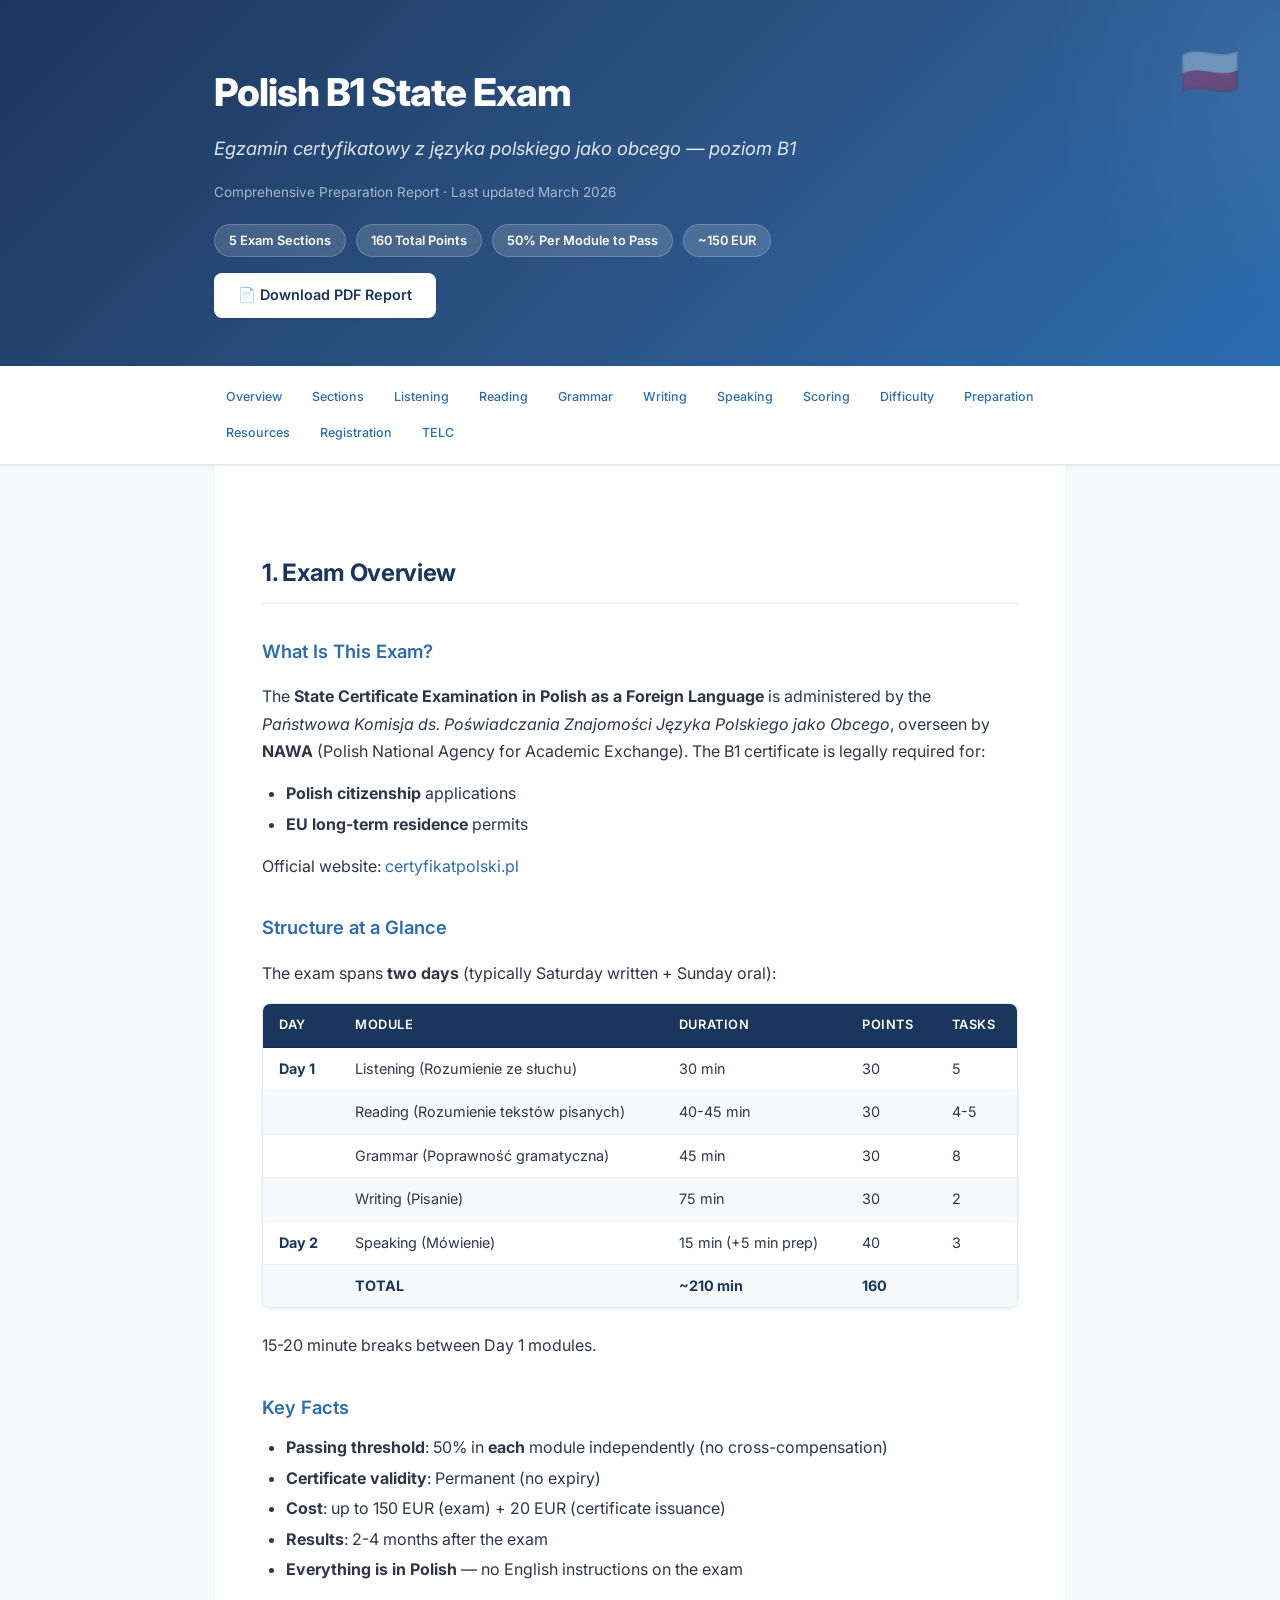
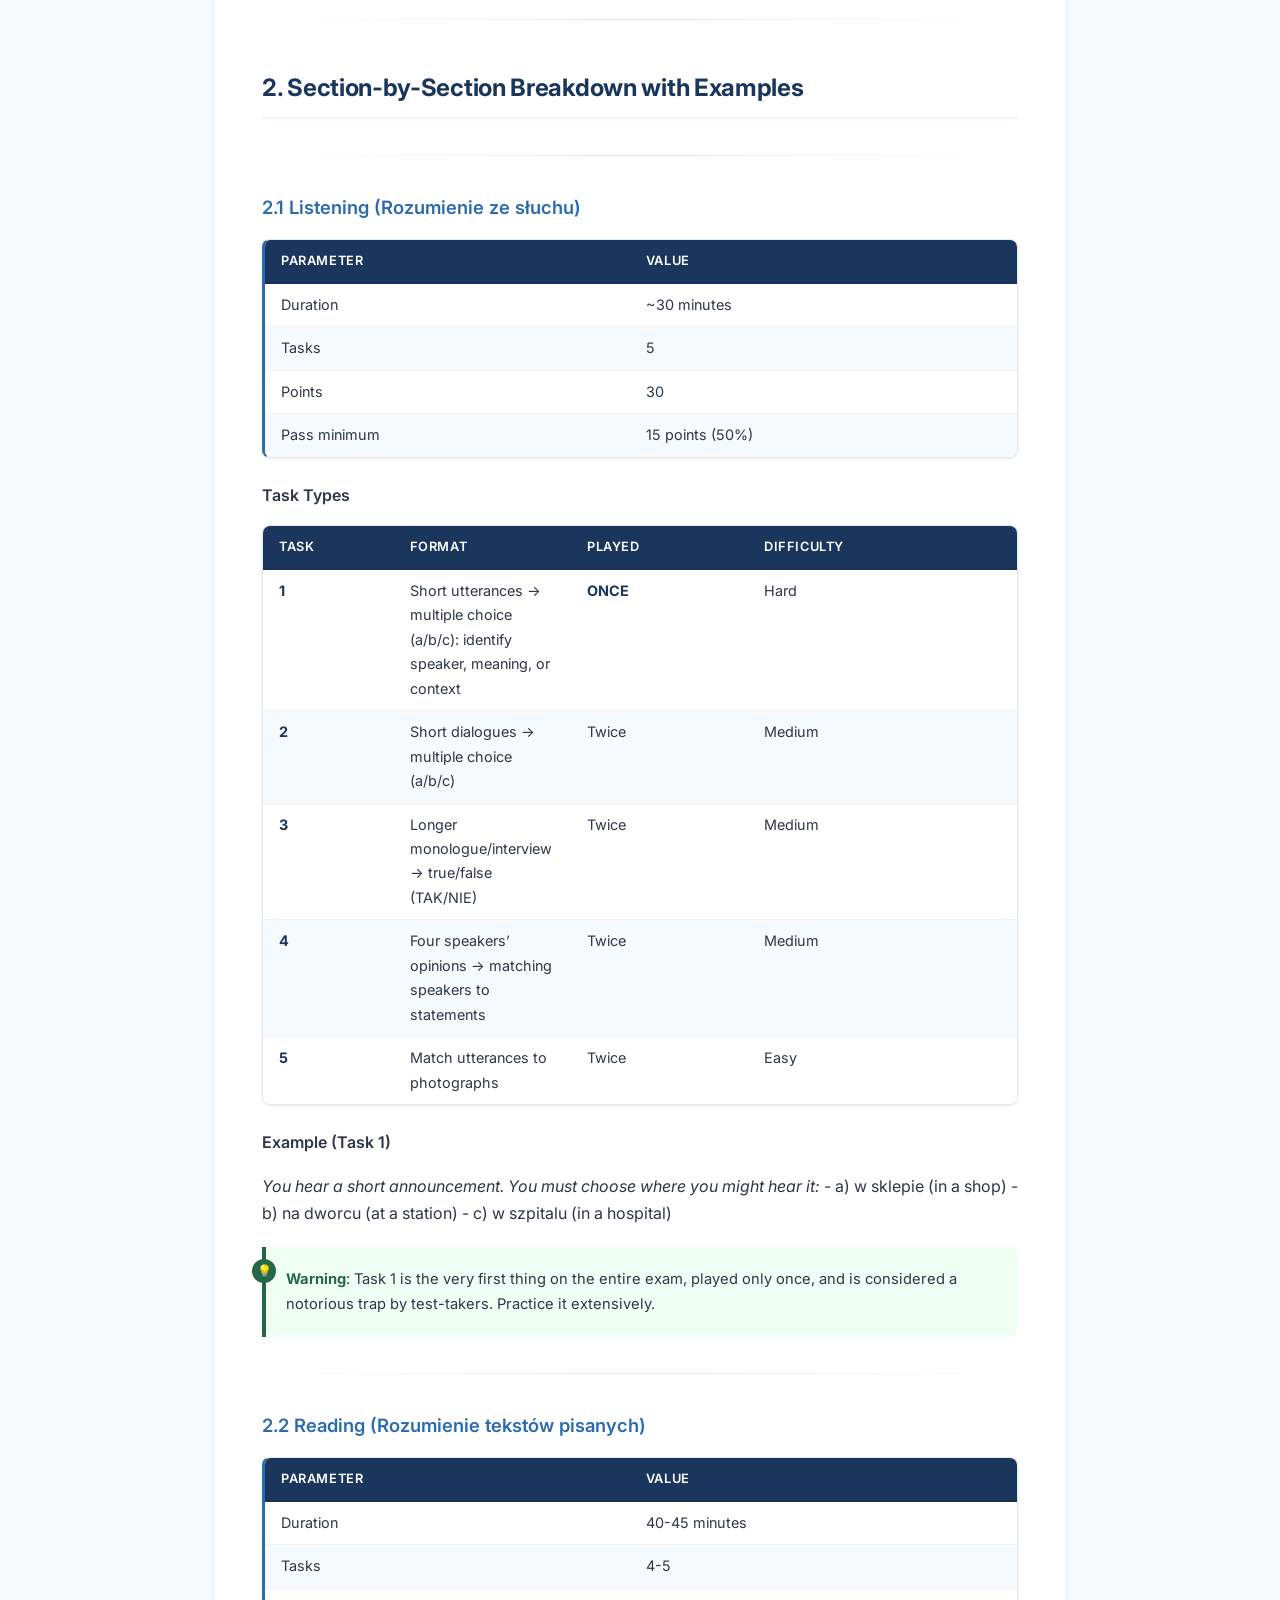
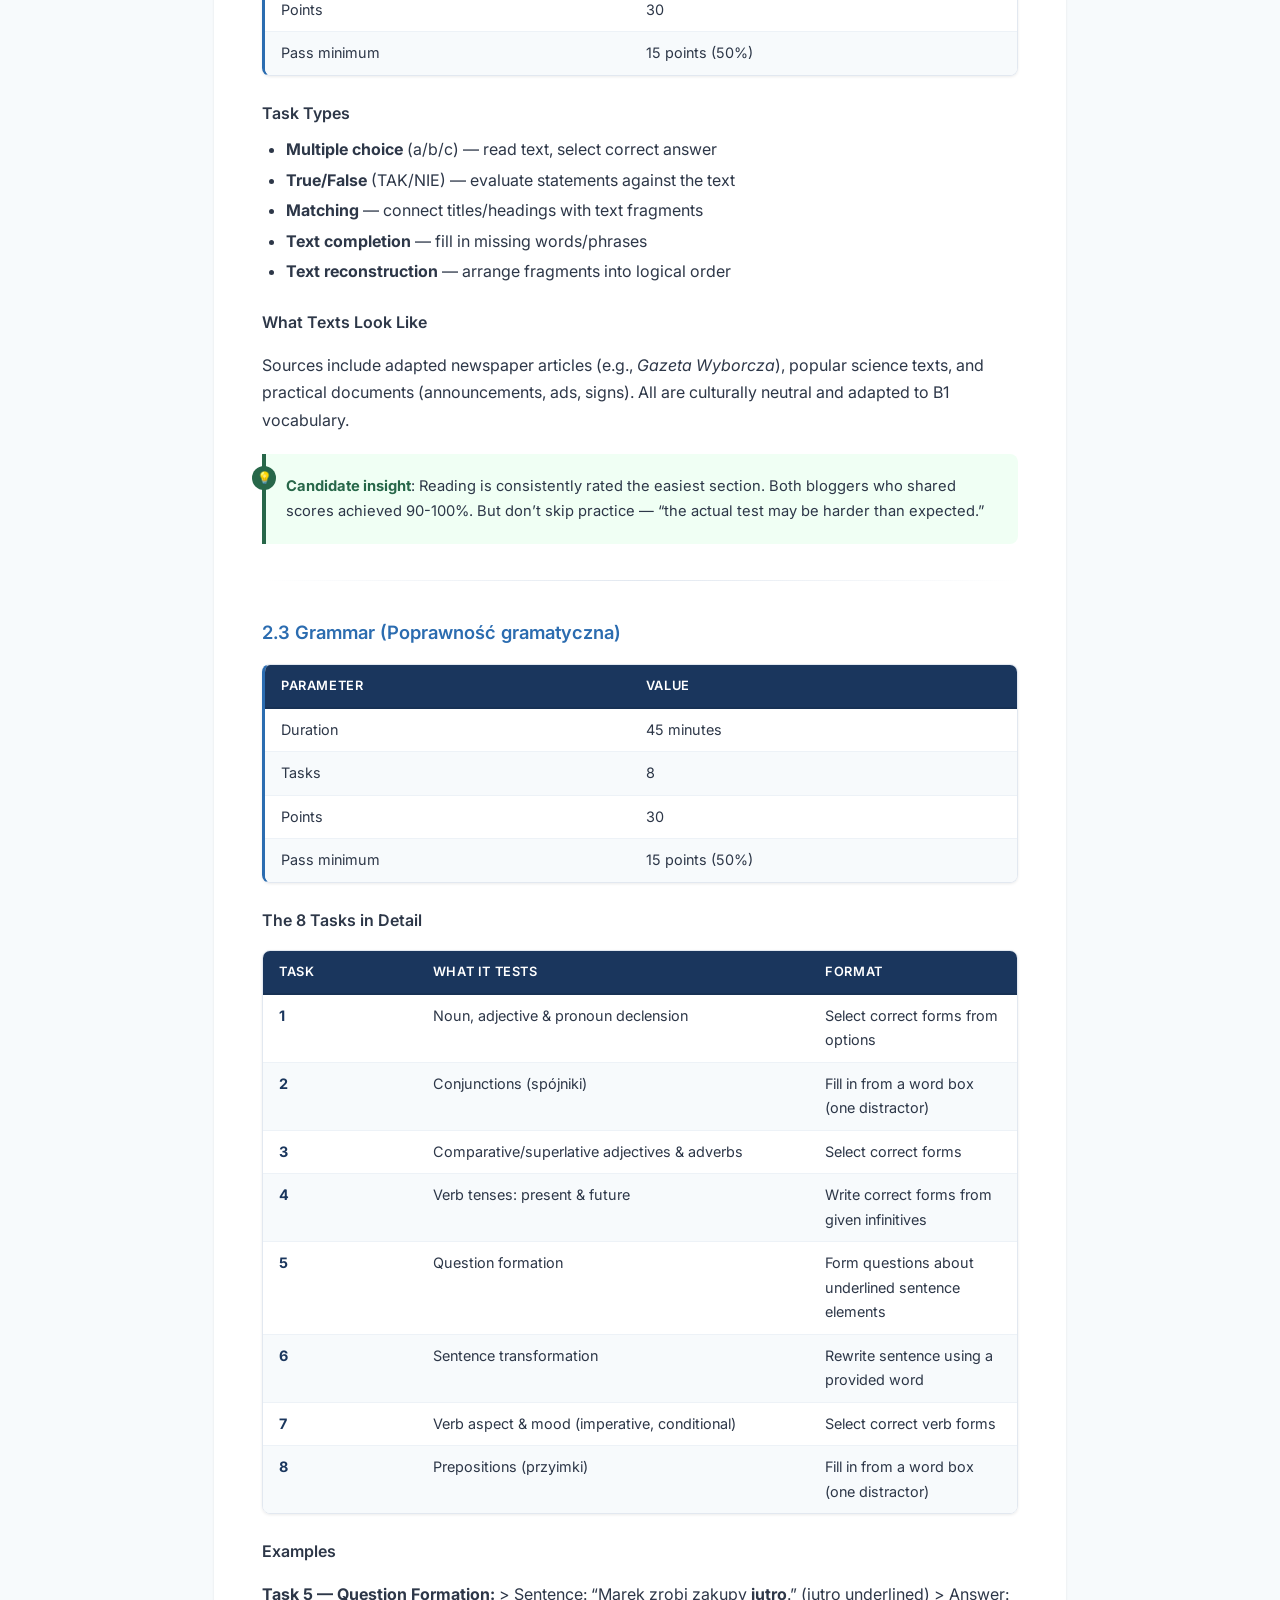
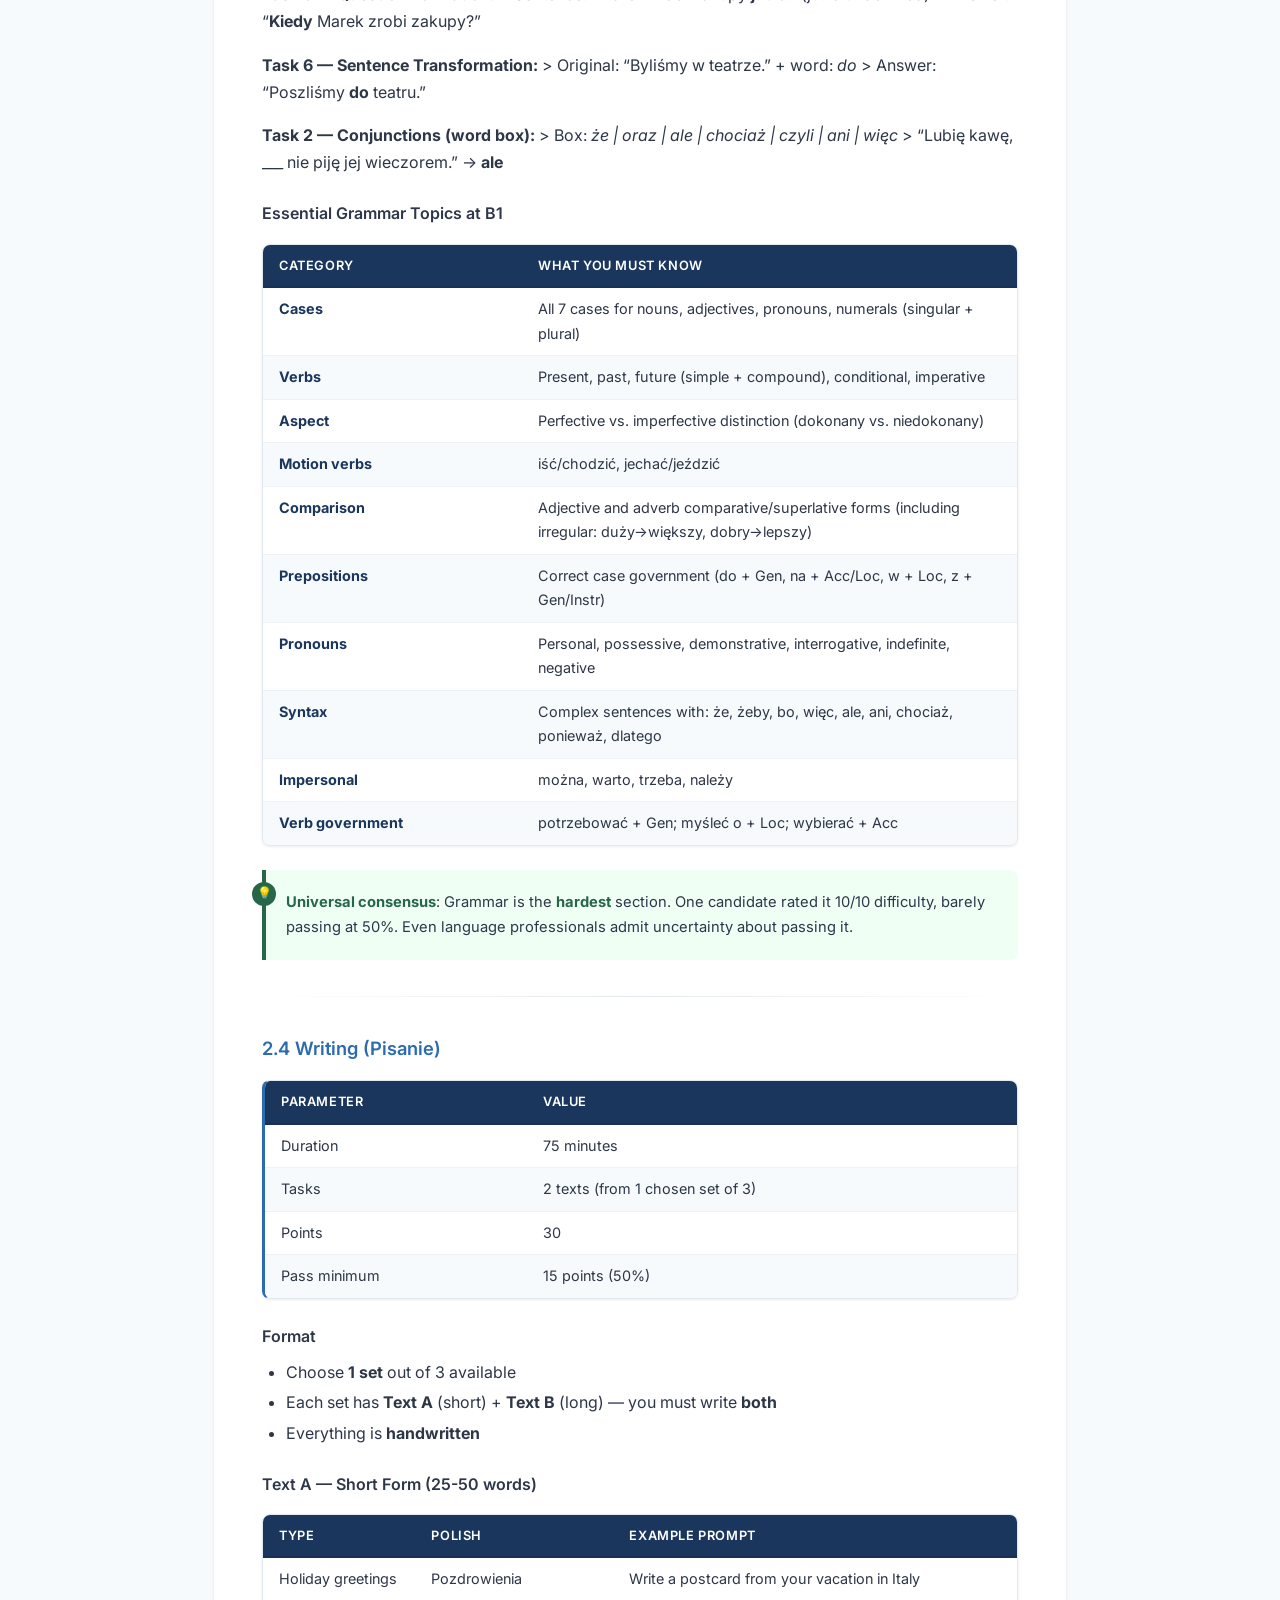
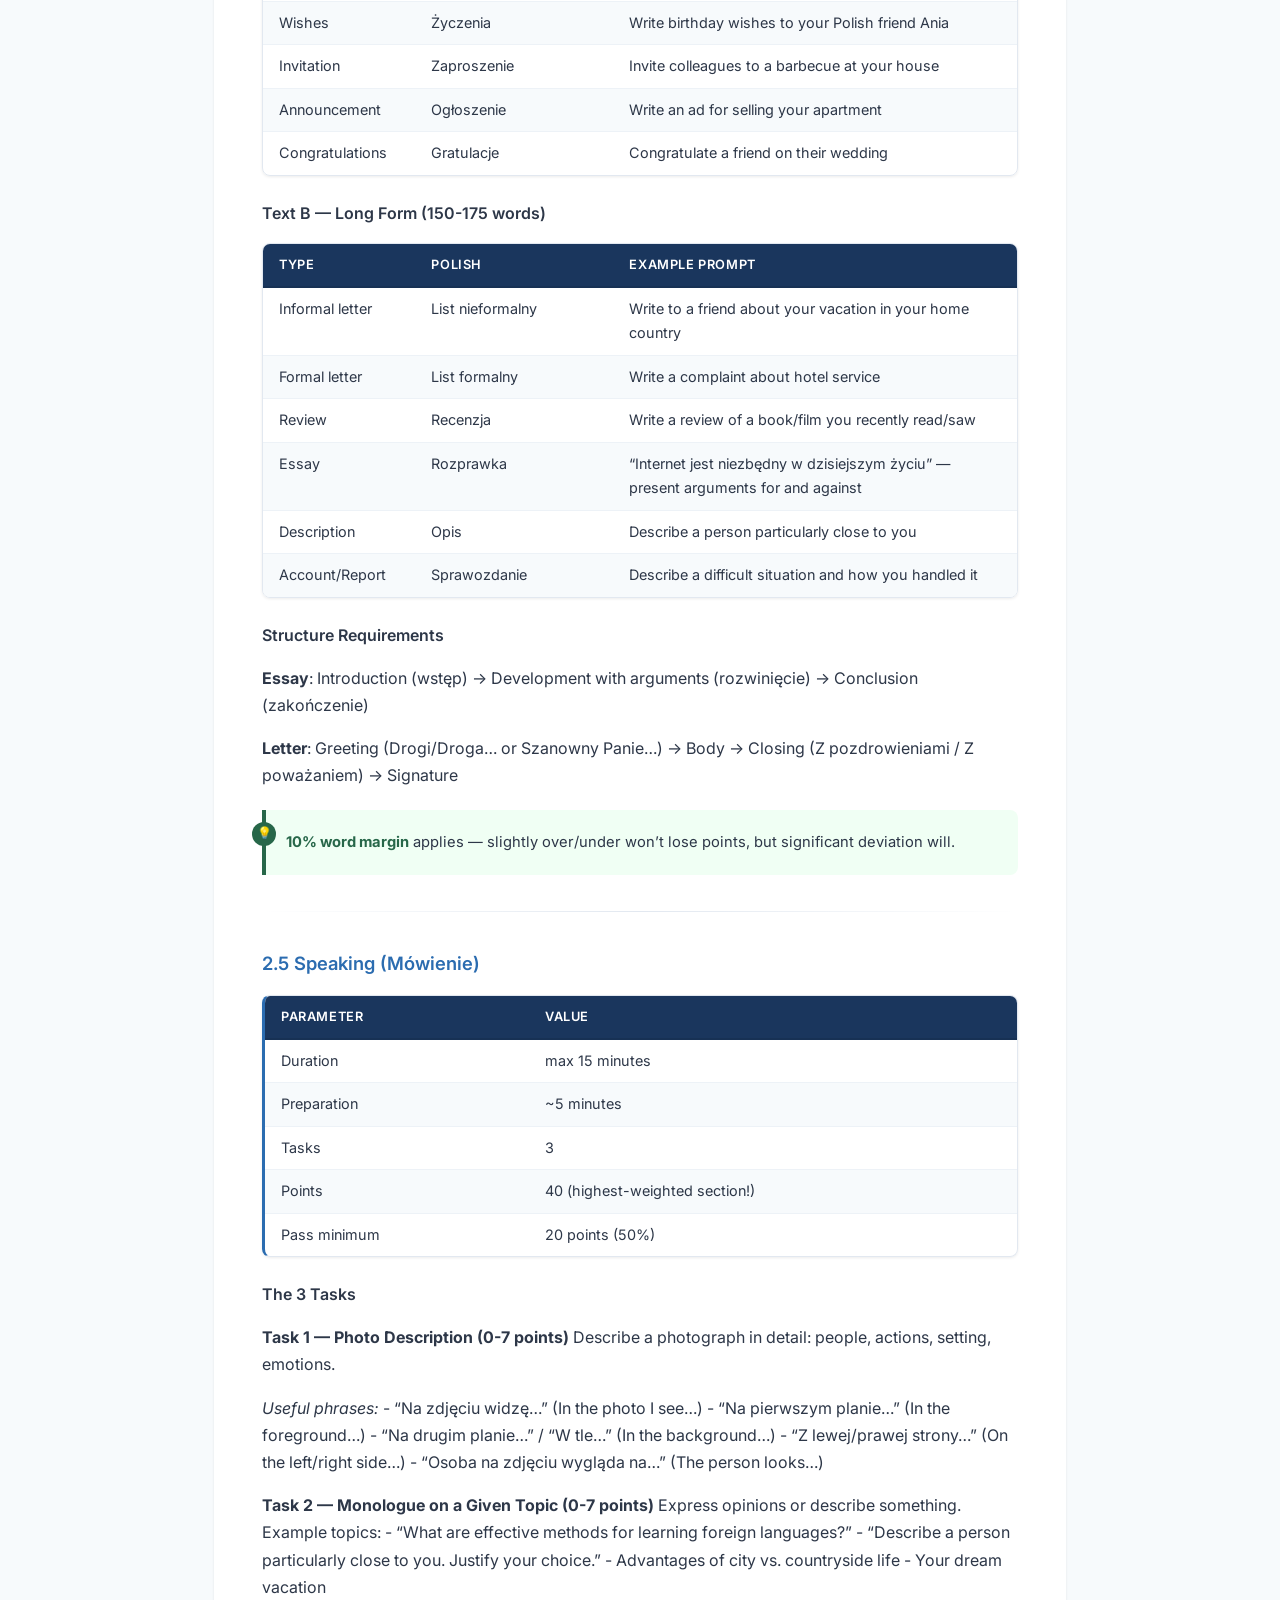
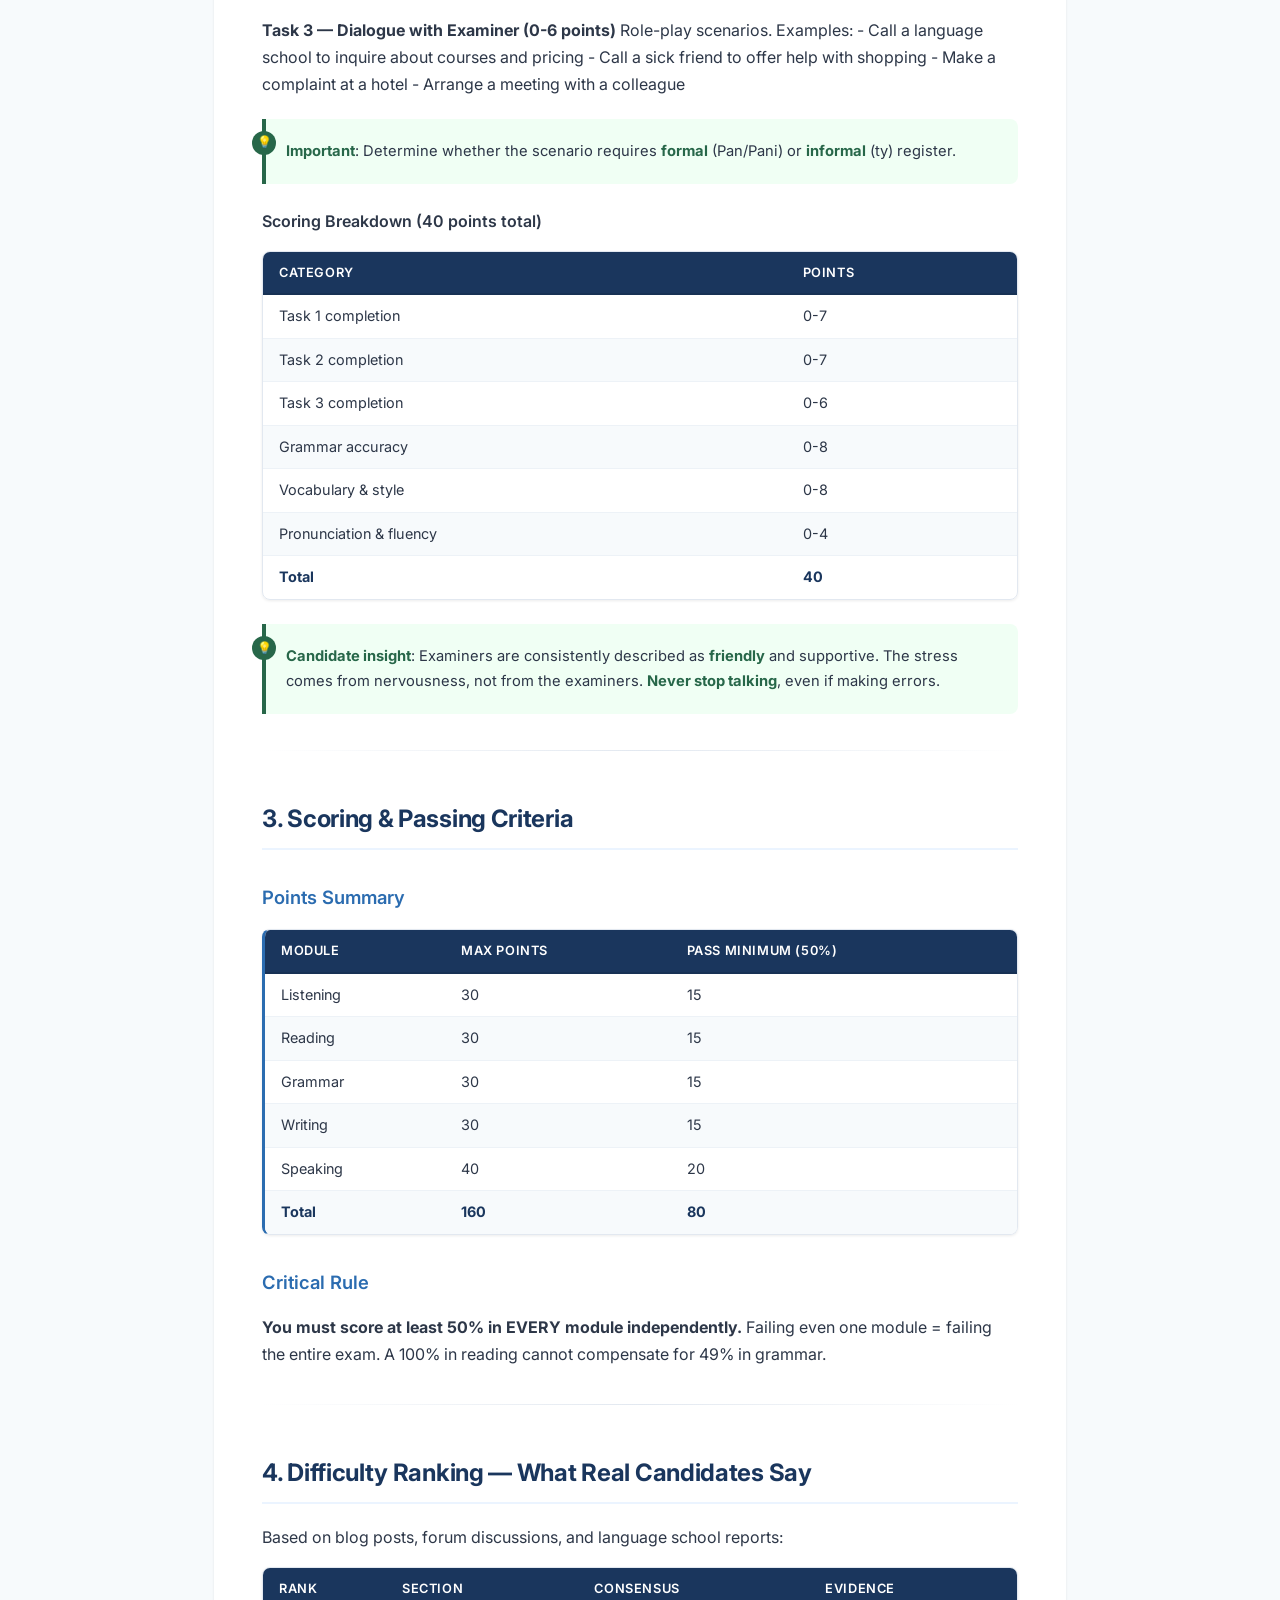
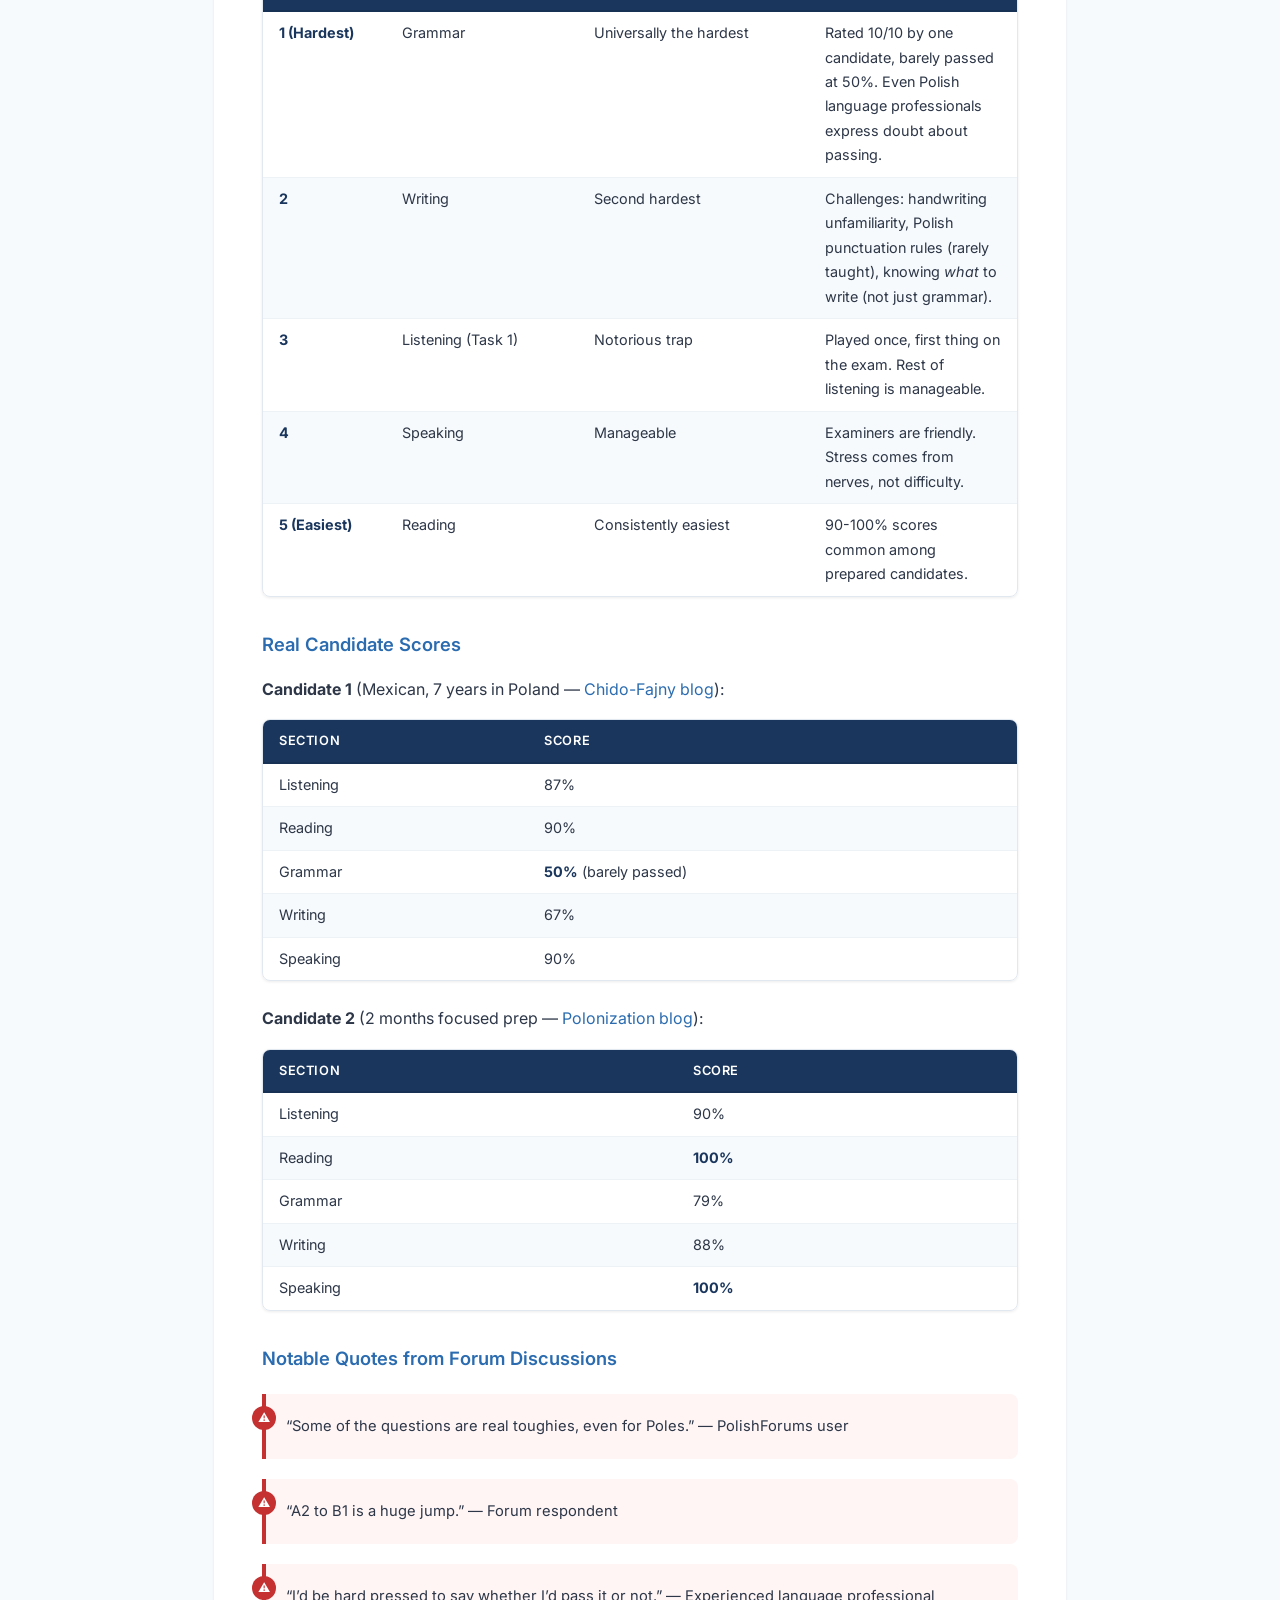
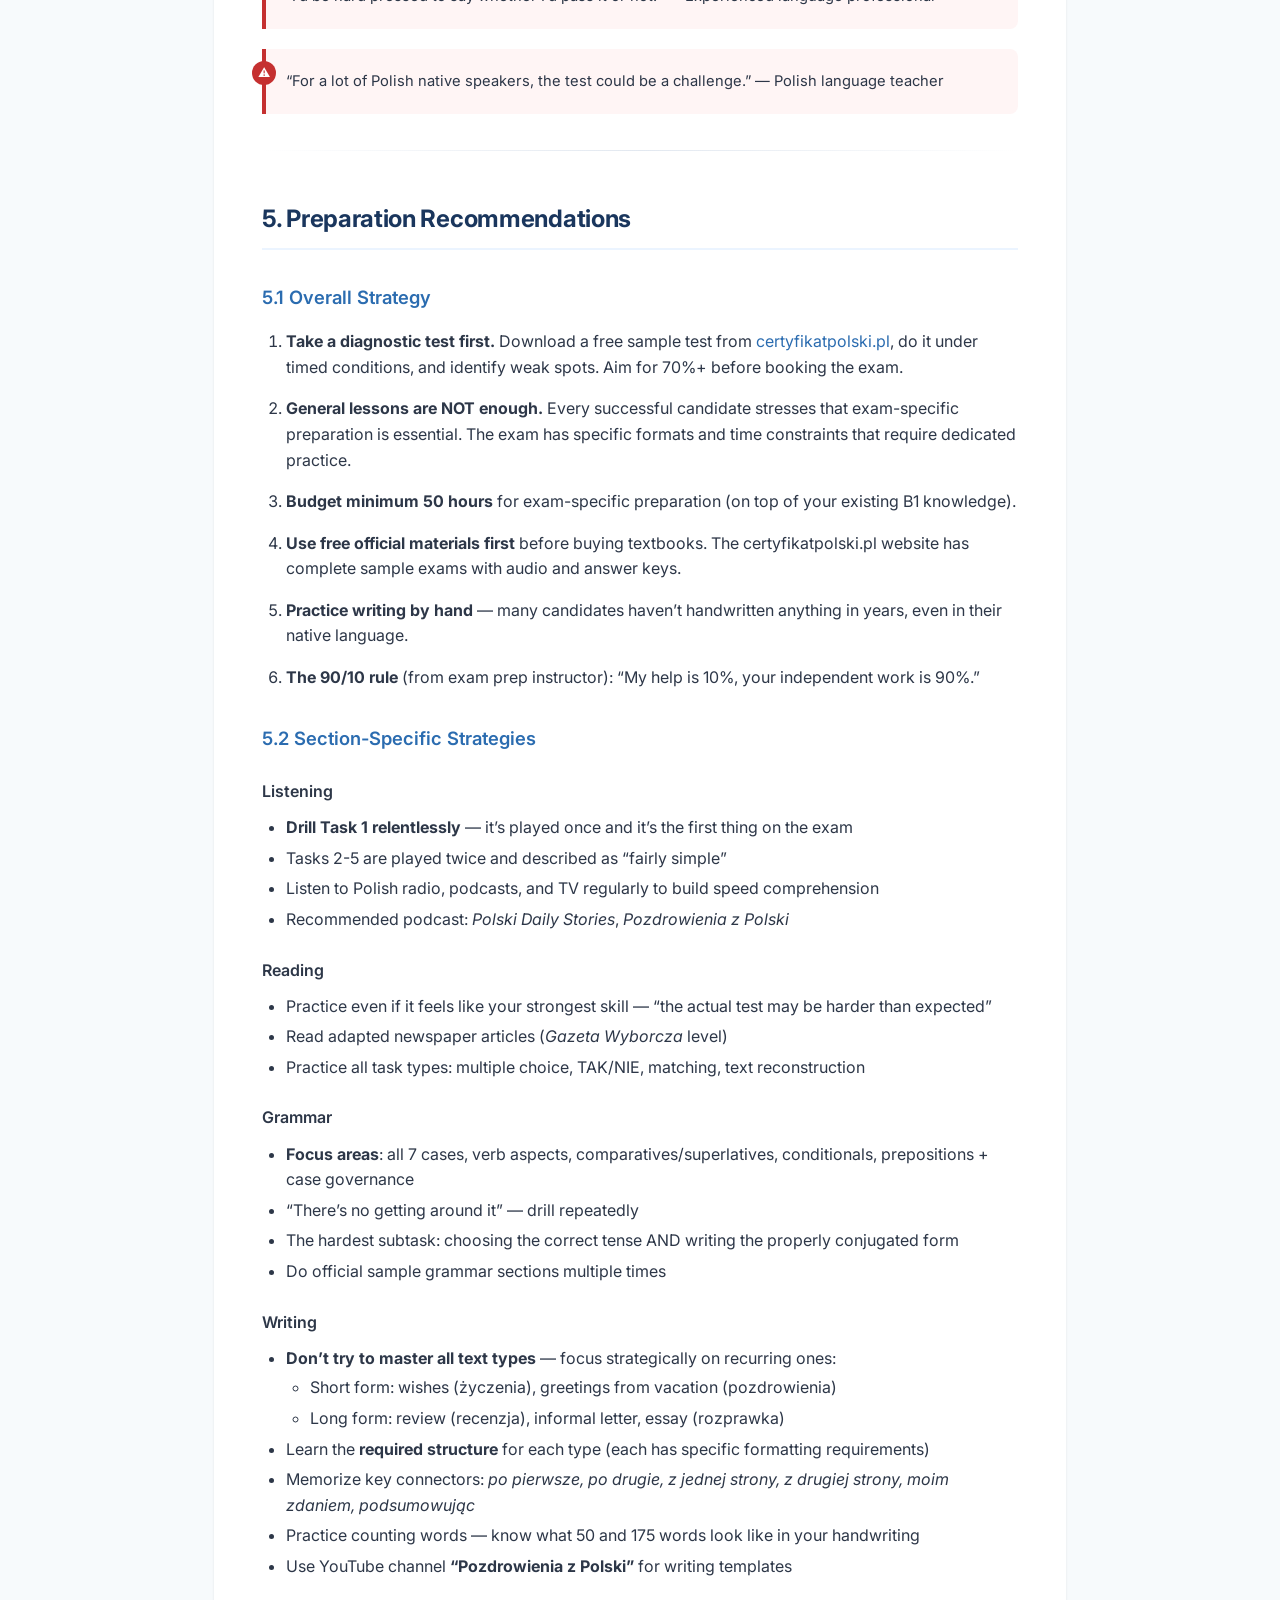
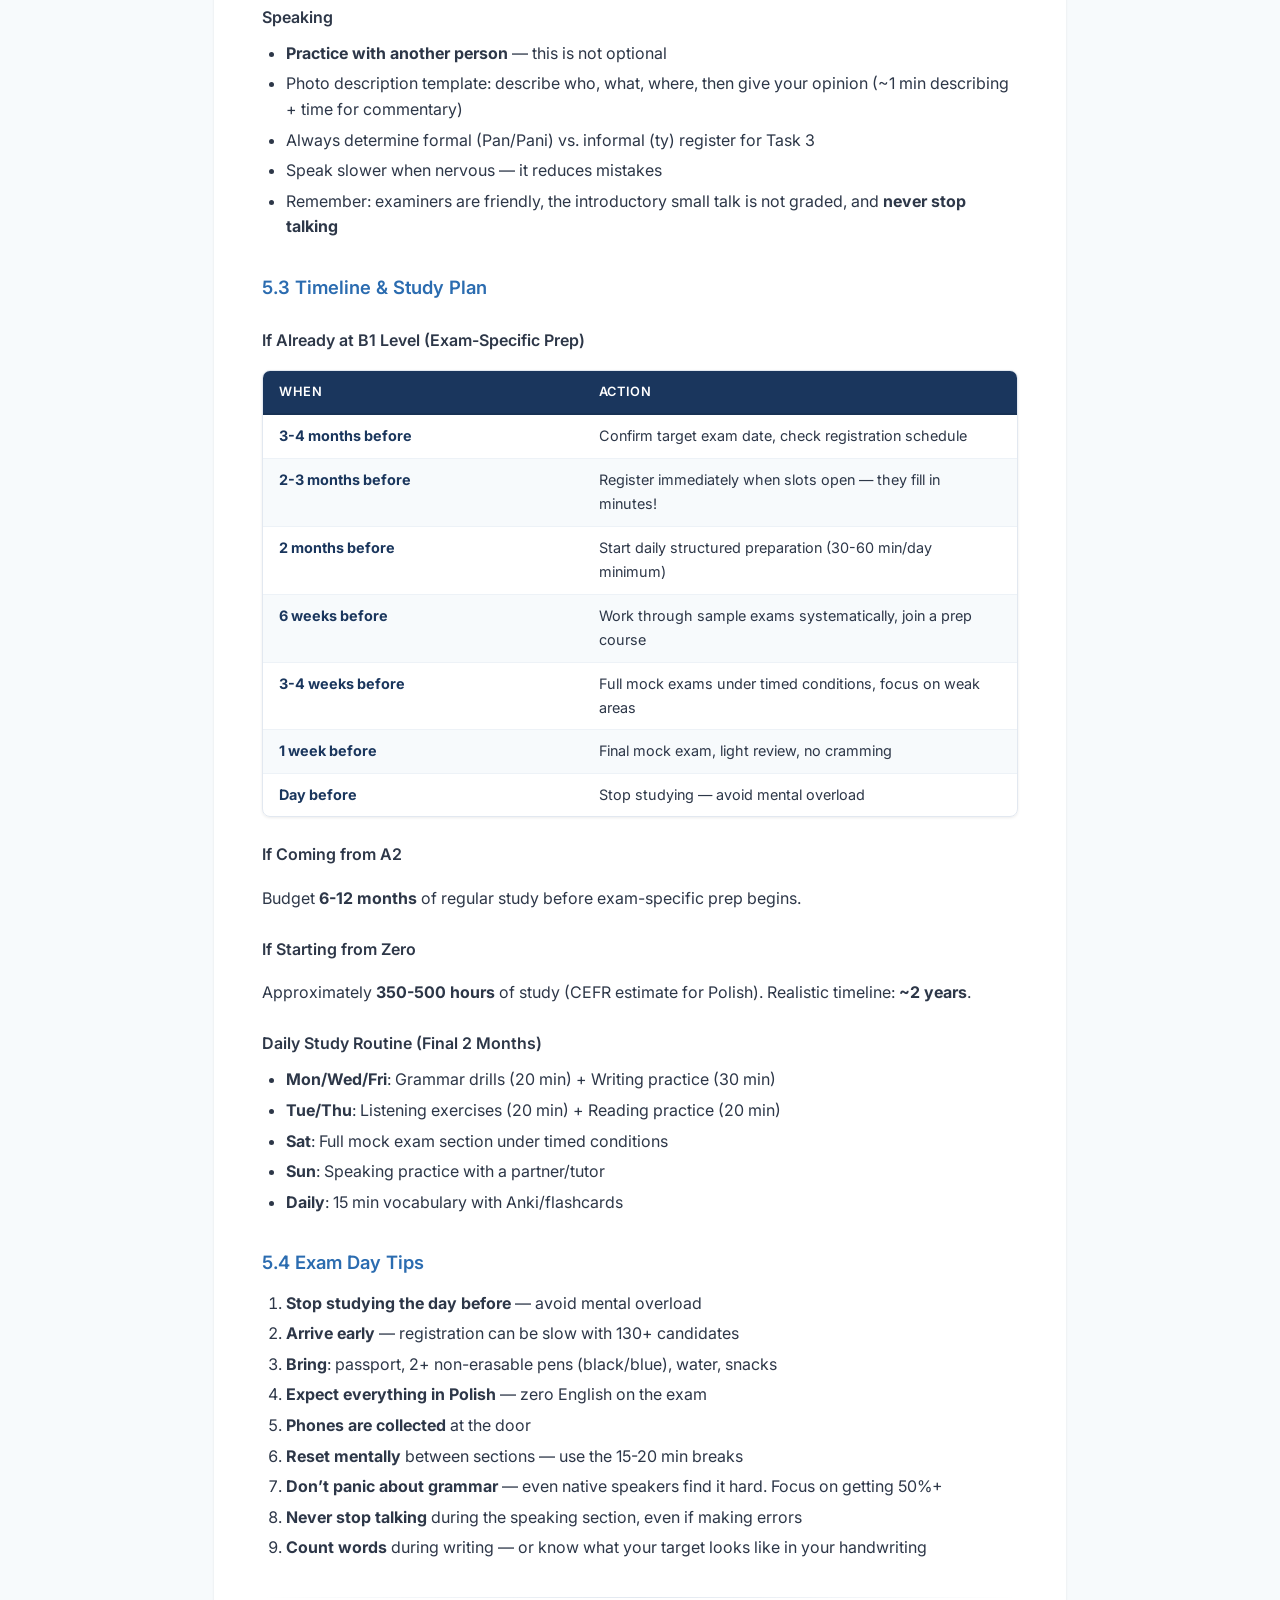
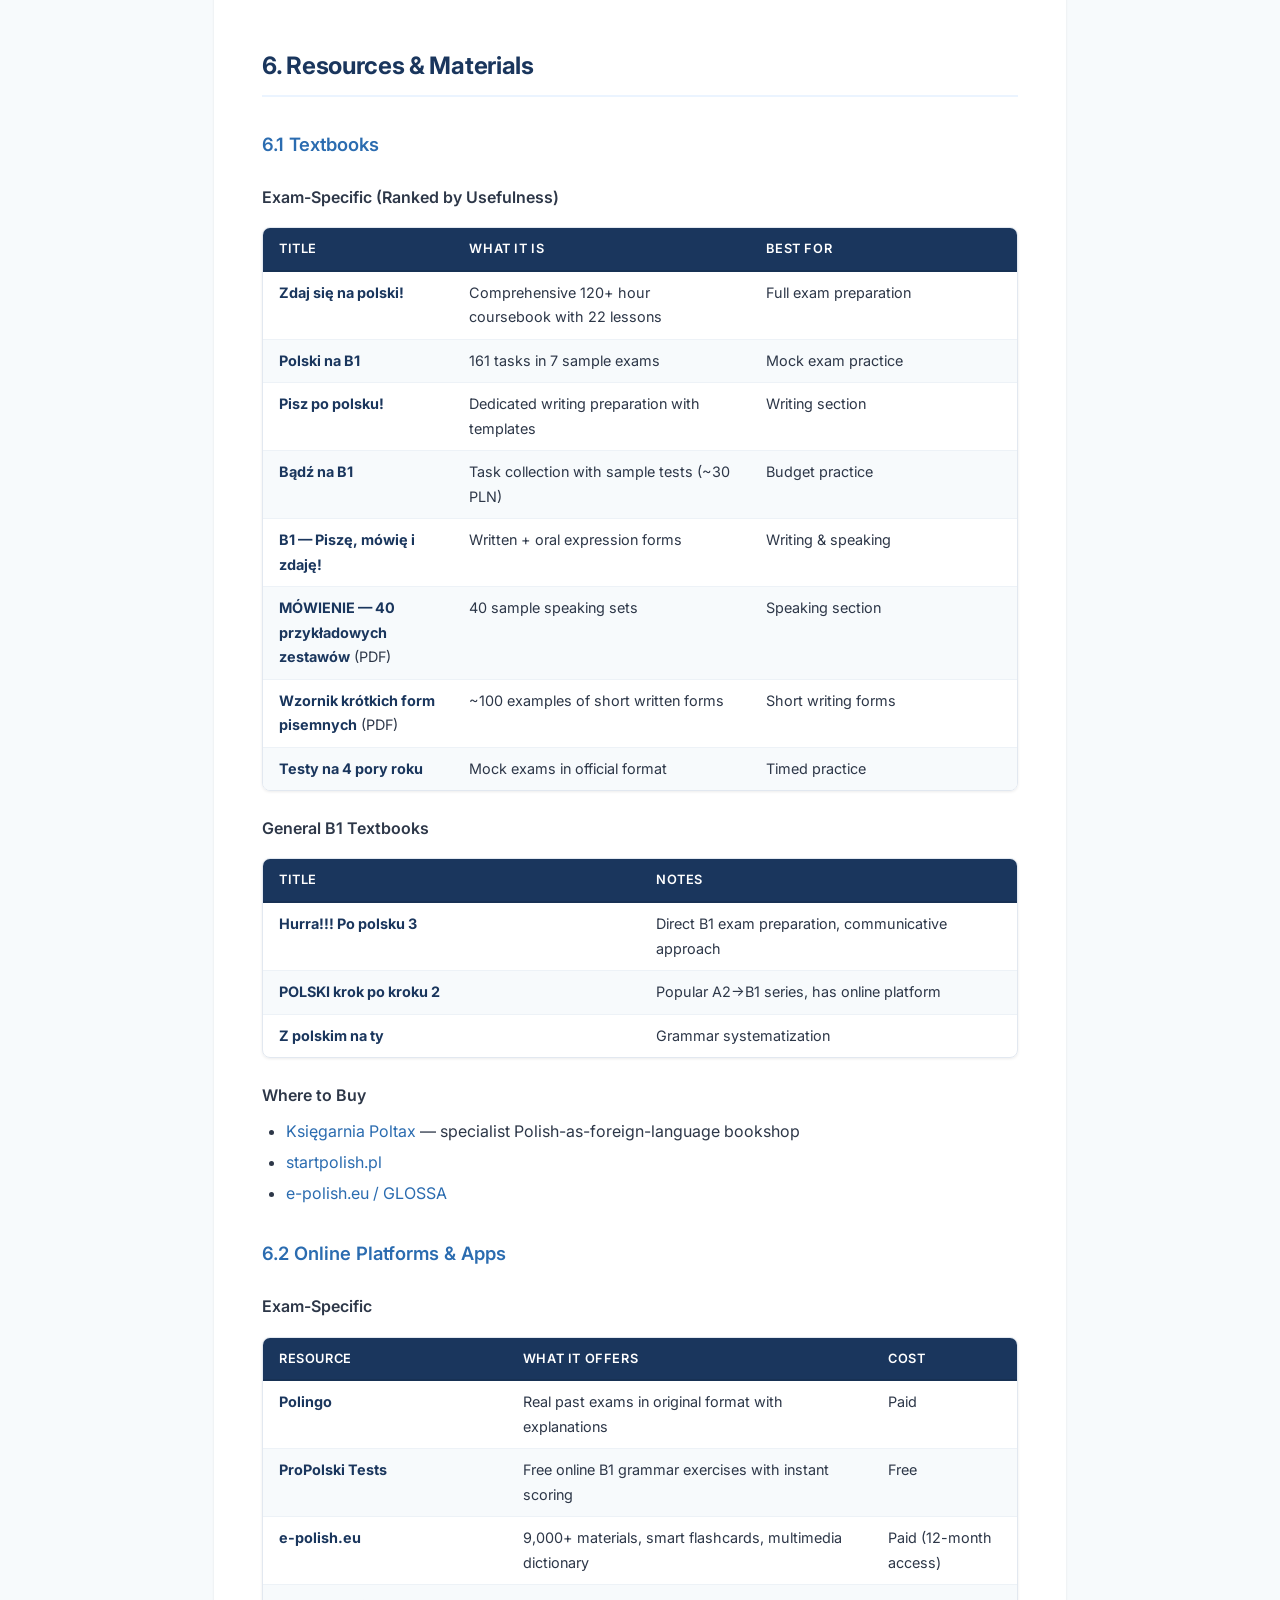
==== docs/index.html @ 8dafcdae "Add GitHub Pages site with styled exam preparation report Hero header, sticky navigation, responsive" ====
<!DOCTYPE html>
<html lang="en">
<head>
  <meta charset="UTF-8">
  <meta name="viewport" content="width=device-width, initial-scale=1.0">
  <title>Polish B1 State Exam — Comprehensive Preparation Report</title>
  <meta name="description" content="Complete guide to the Polish B1 state certification exam (Egzamin certyfikatowy z języka polskiego). Exam structure, examples, preparation strategies, and resources.">
  <link rel="stylesheet" href="style.css">
  <link rel="icon" href="data:image/svg+xml,<svg xmlns='http://www.w3.org/2000/svg' viewBox='0 0 100 100'><text y='.9em' font-size='90'>🇵🇱</text></svg>">
</head>
<body>

  <!-- Hero -->
  <header class="hero">
    <div class="page-wrapper">
      <h1>Polish B1 State Exam</h1>
      <div class="subtitle">Egzamin certyfikatowy z języka polskiego jako obcego — poziom B1</div>
      <div class="meta">Comprehensive Preparation Report &middot; Last updated March 2026</div>
      <div class="badge-row">
        <span class="badge">5 Exam Sections</span>
        <span class="badge">160 Total Points</span>
        <span class="badge">50% Per Module to Pass</span>
        <span class="badge">~150 EUR</span>
      </div>
      <a href="https://github.com/dnegometyanov/polish-exam-research/raw/main/exam_preparation_report.pdf" class="download-btn">
        📄 Download PDF Report
      </a>
    </div>
  </header>

  <!-- Sticky Navigation -->
  <div class="toc-bar">
    <nav>
      <a href="#1-exam-overview">Overview</a>
      <a href="#2-section-by-section-breakdown-with-examples">Sections</a>
      <a href="#21-listening-rozumienie-ze-słuchu">Listening</a>
      <a href="#22-reading-rozumienie-tekstów-pisanych">Reading</a>
      <a href="#23-grammar-poprawność-gramatyczna">Grammar</a>
      <a href="#24-writing-pisanie">Writing</a>
      <a href="#25-speaking-mówienie">Speaking</a>
      <a href="#3-scoring--passing-criteria">Scoring</a>
      <a href="#4-difficulty-ranking--what-real-candidates-say">Difficulty</a>
      <a href="#5-preparation-recommendations">Preparation</a>
      <a href="#6-resources--materials">Resources</a>
      <a href="#7-registration--logistics">Registration</a>
      <a href="#8-alternative-telc-exam">TELC</a>
    </nav>
  </div>

  <!-- Content -->
  <main>
    <div class="page-wrapper">
      <div class="content">
        
<h2 id="exam-overview">1. Exam Overview</h2>
<h3 id="what-is-this-exam">What Is This Exam?</h3>
<p>The <strong>State Certificate Examination in Polish as a Foreign
Language</strong> is administered by the <em>Państwowa Komisja ds.
Poświadczania Znajomości Języka Polskiego jako Obcego</em>, overseen by
<strong>NAWA</strong> (Polish National Agency for Academic Exchange).
The B1 certificate is legally required for:</p>
<ul>
<li><strong>Polish citizenship</strong> applications</li>
<li><strong>EU long-term residence</strong> permits</li>
</ul>
<p>Official website: <a
href="https://certyfikatpolski.pl/en/">certyfikatpolski.pl</a></p>
<h3 id="structure-at-a-glance">Structure at a Glance</h3>
<p>The exam spans <strong>two days</strong> (typically Saturday written
+ Sunday oral):</p>
<table>
<thead>
<tr>
<th>Day</th>
<th>Module</th>
<th>Duration</th>
<th>Points</th>
<th>Tasks</th>
</tr>
</thead>
<tbody>
<tr>
<td><strong>Day 1</strong></td>
<td>Listening (Rozumienie ze słuchu)</td>
<td>30 min</td>
<td>30</td>
<td>5</td>
</tr>
<tr>
<td></td>
<td>Reading (Rozumienie tekstów pisanych)</td>
<td>40-45 min</td>
<td>30</td>
<td>4-5</td>
</tr>
<tr>
<td></td>
<td>Grammar (Poprawność gramatyczna)</td>
<td>45 min</td>
<td>30</td>
<td>8</td>
</tr>
<tr>
<td></td>
<td>Writing (Pisanie)</td>
<td>75 min</td>
<td>30</td>
<td>2</td>
</tr>
<tr>
<td><strong>Day 2</strong></td>
<td>Speaking (Mówienie)</td>
<td>15 min (+5 min prep)</td>
<td>40</td>
<td>3</td>
</tr>
<tr>
<td></td>
<td><strong>TOTAL</strong></td>
<td><strong>~210 min</strong></td>
<td><strong>160</strong></td>
<td></td>
</tr>
</tbody>
</table>
<p>15-20 minute breaks between Day 1 modules.</p>
<h3 id="key-facts">Key Facts</h3>
<ul>
<li><strong>Passing threshold</strong>: 50% in <strong>each</strong>
module independently (no cross-compensation)</li>
<li><strong>Certificate validity</strong>: Permanent (no expiry)</li>
<li><strong>Cost</strong>: up to 150 EUR (exam) + 20 EUR (certificate
issuance)</li>
<li><strong>Results</strong>: 2-4 months after the exam</li>
<li><strong>Everything is in Polish</strong> — no English instructions
on the exam</li>
</ul>
<hr />
<h2 id="section-by-section-breakdown-with-examples">2.
Section-by-Section Breakdown with Examples</h2>
<hr />
<h3 id="listening-rozumienie-ze-słuchu">2.1 Listening (Rozumienie ze
słuchu)</h3>
<table>
<thead>
<tr>
<th>Parameter</th>
<th>Value</th>
</tr>
</thead>
<tbody>
<tr>
<td>Duration</td>
<td>~30 minutes</td>
</tr>
<tr>
<td>Tasks</td>
<td>5</td>
</tr>
<tr>
<td>Points</td>
<td>30</td>
</tr>
<tr>
<td>Pass minimum</td>
<td>15 points (50%)</td>
</tr>
</tbody>
</table>
<h4 id="task-types">Task Types</h4>
<table>
<colgroup>
<col style="width: 17%" />
<col style="width: 23%" />
<col style="width: 23%" />
<col style="width: 35%" />
</colgroup>
<thead>
<tr>
<th>Task</th>
<th>Format</th>
<th>Played</th>
<th>Difficulty</th>
</tr>
</thead>
<tbody>
<tr>
<td><strong>1</strong></td>
<td>Short utterances → multiple choice (a/b/c): identify speaker,
meaning, or context</td>
<td><strong>ONCE</strong></td>
<td>Hard</td>
</tr>
<tr>
<td><strong>2</strong></td>
<td>Short dialogues → multiple choice (a/b/c)</td>
<td>Twice</td>
<td>Medium</td>
</tr>
<tr>
<td><strong>3</strong></td>
<td>Longer monologue/interview → true/false (TAK/NIE)</td>
<td>Twice</td>
<td>Medium</td>
</tr>
<tr>
<td><strong>4</strong></td>
<td>Four speakers’ opinions → matching speakers to statements</td>
<td>Twice</td>
<td>Medium</td>
</tr>
<tr>
<td><strong>5</strong></td>
<td>Match utterances to photographs</td>
<td>Twice</td>
<td>Easy</td>
</tr>
</tbody>
</table>
<h4 id="example-task-1">Example (Task 1)</h4>
<p><em>You hear a short announcement. You must choose where you might
hear it:</em> - a) w sklepie (in a shop) - b) na dworcu (at a station) -
c) w szpitalu (in a hospital)</p>
<blockquote>
<p><strong>Warning</strong>: Task 1 is the very first thing on the
entire exam, played only once, and is considered a notorious trap by
test-takers. Practice it extensively.</p>
</blockquote>
<hr />
<h3 id="reading-rozumienie-tekstów-pisanych">2.2 Reading (Rozumienie
tekstów pisanych)</h3>
<table>
<thead>
<tr>
<th>Parameter</th>
<th>Value</th>
</tr>
</thead>
<tbody>
<tr>
<td>Duration</td>
<td>40-45 minutes</td>
</tr>
<tr>
<td>Tasks</td>
<td>4-5</td>
</tr>
<tr>
<td>Points</td>
<td>30</td>
</tr>
<tr>
<td>Pass minimum</td>
<td>15 points (50%)</td>
</tr>
</tbody>
</table>
<h4 id="task-types-1">Task Types</h4>
<ul>
<li><strong>Multiple choice</strong> (a/b/c) — read text, select correct
answer</li>
<li><strong>True/False</strong> (TAK/NIE) — evaluate statements against
the text</li>
<li><strong>Matching</strong> — connect titles/headings with text
fragments</li>
<li><strong>Text completion</strong> — fill in missing
words/phrases</li>
<li><strong>Text reconstruction</strong> — arrange fragments into
logical order</li>
</ul>
<h4 id="what-texts-look-like">What Texts Look Like</h4>
<p>Sources include adapted newspaper articles (e.g., <em>Gazeta
Wyborcza</em>), popular science texts, and practical documents
(announcements, ads, signs). All are culturally neutral and adapted to
B1 vocabulary.</p>
<blockquote>
<p><strong>Candidate insight</strong>: Reading is consistently rated the
easiest section. Both bloggers who shared scores achieved 90-100%. But
don’t skip practice — “the actual test may be harder than expected.”</p>
</blockquote>
<hr />
<h3 id="grammar-poprawność-gramatyczna">2.3 Grammar (Poprawność
gramatyczna)</h3>
<table>
<thead>
<tr>
<th>Parameter</th>
<th>Value</th>
</tr>
</thead>
<tbody>
<tr>
<td>Duration</td>
<td>45 minutes</td>
</tr>
<tr>
<td>Tasks</td>
<td>8</td>
</tr>
<tr>
<td>Points</td>
<td>30</td>
</tr>
<tr>
<td>Pass minimum</td>
<td>15 points (50%)</td>
</tr>
</tbody>
</table>
<h4 id="the-8-tasks-in-detail">The 8 Tasks in Detail</h4>
<table>
<colgroup>
<col style="width: 20%" />
<col style="width: 51%" />
<col style="width: 27%" />
</colgroup>
<thead>
<tr>
<th>Task</th>
<th>What It Tests</th>
<th>Format</th>
</tr>
</thead>
<tbody>
<tr>
<td><strong>1</strong></td>
<td>Noun, adjective &amp; pronoun declension</td>
<td>Select correct forms from options</td>
</tr>
<tr>
<td><strong>2</strong></td>
<td>Conjunctions (spójniki)</td>
<td>Fill in from a word box (one distractor)</td>
</tr>
<tr>
<td><strong>3</strong></td>
<td>Comparative/superlative adjectives &amp; adverbs</td>
<td>Select correct forms</td>
</tr>
<tr>
<td><strong>4</strong></td>
<td>Verb tenses: present &amp; future</td>
<td>Write correct forms from given infinitives</td>
</tr>
<tr>
<td><strong>5</strong></td>
<td>Question formation</td>
<td>Form questions about underlined sentence elements</td>
</tr>
<tr>
<td><strong>6</strong></td>
<td>Sentence transformation</td>
<td>Rewrite sentence using a provided word</td>
</tr>
<tr>
<td><strong>7</strong></td>
<td>Verb aspect &amp; mood (imperative, conditional)</td>
<td>Select correct verb forms</td>
</tr>
<tr>
<td><strong>8</strong></td>
<td>Prepositions (przyimki)</td>
<td>Fill in from a word box (one distractor)</td>
</tr>
</tbody>
</table>
<h4 id="examples">Examples</h4>
<p><strong>Task 5 — Question Formation:</strong> &gt; Sentence: “Marek
zrobi zakupy <strong>jutro</strong>.” (jutro underlined) &gt; Answer:
“<strong>Kiedy</strong> Marek zrobi zakupy?”</p>
<p><strong>Task 6 — Sentence Transformation:</strong> &gt; Original:
“Byliśmy w teatrze.” + word: <em>do</em> &gt; Answer: “Poszliśmy
<strong>do</strong> teatru.”</p>
<p><strong>Task 2 — Conjunctions (word box):</strong> &gt; Box: <em>że |
oraz | ale | chociaż | czyli | ani | więc</em> &gt; “Lubię kawę, ___ nie
piję jej wieczorem.” → <strong>ale</strong></p>
<h4 id="essential-grammar-topics-at-b1">Essential Grammar Topics at
B1</h4>
<table>
<colgroup>
<col style="width: 34%" />
<col style="width: 65%" />
</colgroup>
<thead>
<tr>
<th>Category</th>
<th>What You Must Know</th>
</tr>
</thead>
<tbody>
<tr>
<td><strong>Cases</strong></td>
<td>All 7 cases for nouns, adjectives, pronouns, numerals (singular +
plural)</td>
</tr>
<tr>
<td><strong>Verbs</strong></td>
<td>Present, past, future (simple + compound), conditional,
imperative</td>
</tr>
<tr>
<td><strong>Aspect</strong></td>
<td>Perfective vs. imperfective distinction (dokonany
vs. niedokonany)</td>
</tr>
<tr>
<td><strong>Motion verbs</strong></td>
<td>iść/chodzić, jechać/jeździć</td>
</tr>
<tr>
<td><strong>Comparison</strong></td>
<td>Adjective and adverb comparative/superlative forms (including
irregular: duży→większy, dobry→lepszy)</td>
</tr>
<tr>
<td><strong>Prepositions</strong></td>
<td>Correct case government (do + Gen, na + Acc/Loc, w + Loc, z +
Gen/Instr)</td>
</tr>
<tr>
<td><strong>Pronouns</strong></td>
<td>Personal, possessive, demonstrative, interrogative, indefinite,
negative</td>
</tr>
<tr>
<td><strong>Syntax</strong></td>
<td>Complex sentences with: że, żeby, bo, więc, ale, ani, chociaż,
ponieważ, dlatego</td>
</tr>
<tr>
<td><strong>Impersonal</strong></td>
<td>można, warto, trzeba, należy</td>
</tr>
<tr>
<td><strong>Verb government</strong></td>
<td>potrzebować + Gen; myśleć o + Loc; wybierać + Acc</td>
</tr>
</tbody>
</table>
<blockquote>
<p><strong>Universal consensus</strong>: Grammar is the
<strong>hardest</strong> section. One candidate rated it 10/10
difficulty, barely passing at 50%. Even language professionals admit
uncertainty about passing it.</p>
</blockquote>
<hr />
<h3 id="writing-pisanie">2.4 Writing (Pisanie)</h3>
<table>
<thead>
<tr>
<th>Parameter</th>
<th>Value</th>
</tr>
</thead>
<tbody>
<tr>
<td>Duration</td>
<td>75 minutes</td>
</tr>
<tr>
<td>Tasks</td>
<td>2 texts (from 1 chosen set of 3)</td>
</tr>
<tr>
<td>Points</td>
<td>30</td>
</tr>
<tr>
<td>Pass minimum</td>
<td>15 points (50%)</td>
</tr>
</tbody>
</table>
<h4 id="format">Format</h4>
<ul>
<li>Choose <strong>1 set</strong> out of 3 available</li>
<li>Each set has <strong>Text A</strong> (short) + <strong>Text
B</strong> (long) — you must write <strong>both</strong></li>
<li>Everything is <strong>handwritten</strong></li>
</ul>
<h4 id="text-a-short-form-25-50-words">Text A — Short Form (25-50
words)</h4>
<table>
<colgroup>
<col style="width: 20%" />
<col style="width: 26%" />
<col style="width: 53%" />
</colgroup>
<thead>
<tr>
<th>Type</th>
<th>Polish</th>
<th>Example Prompt</th>
</tr>
</thead>
<tbody>
<tr>
<td>Holiday greetings</td>
<td>Pozdrowienia</td>
<td>Write a postcard from your vacation in Italy</td>
</tr>
<tr>
<td>Wishes</td>
<td>Życzenia</td>
<td>Write birthday wishes to your Polish friend Ania</td>
</tr>
<tr>
<td>Invitation</td>
<td>Zaproszenie</td>
<td>Invite colleagues to a barbecue at your house</td>
</tr>
<tr>
<td>Announcement</td>
<td>Ogłoszenie</td>
<td>Write an ad for selling your apartment</td>
</tr>
<tr>
<td>Congratulations</td>
<td>Gratulacje</td>
<td>Congratulate a friend on their wedding</td>
</tr>
</tbody>
</table>
<h4 id="text-b-long-form-150-175-words">Text B — Long Form (150-175
words)</h4>
<table>
<colgroup>
<col style="width: 20%" />
<col style="width: 26%" />
<col style="width: 53%" />
</colgroup>
<thead>
<tr>
<th>Type</th>
<th>Polish</th>
<th>Example Prompt</th>
</tr>
</thead>
<tbody>
<tr>
<td>Informal letter</td>
<td>List nieformalny</td>
<td>Write to a friend about your vacation in your home country</td>
</tr>
<tr>
<td>Formal letter</td>
<td>List formalny</td>
<td>Write a complaint about hotel service</td>
</tr>
<tr>
<td>Review</td>
<td>Recenzja</td>
<td>Write a review of a book/film you recently read/saw</td>
</tr>
<tr>
<td>Essay</td>
<td>Rozprawka</td>
<td>“Internet jest niezbędny w dzisiejszym życiu” — present arguments
for and against</td>
</tr>
<tr>
<td>Description</td>
<td>Opis</td>
<td>Describe a person particularly close to you</td>
</tr>
<tr>
<td>Account/Report</td>
<td>Sprawozdanie</td>
<td>Describe a difficult situation and how you handled it</td>
</tr>
</tbody>
</table>
<h4 id="structure-requirements">Structure Requirements</h4>
<p><strong>Essay</strong>: Introduction (wstęp) → Development with
arguments (rozwinięcie) → Conclusion (zakończenie)</p>
<p><strong>Letter</strong>: Greeting (Drogi/Droga… or Szanowny Panie…) →
Body → Closing (Z pozdrowieniami / Z poważaniem) → Signature</p>
<blockquote>
<p><strong>10% word margin</strong> applies — slightly over/under won’t
lose points, but significant deviation will.</p>
</blockquote>
<hr />
<h3 id="speaking-mówienie">2.5 Speaking (Mówienie)</h3>
<table>
<thead>
<tr>
<th>Parameter</th>
<th>Value</th>
</tr>
</thead>
<tbody>
<tr>
<td>Duration</td>
<td>max 15 minutes</td>
</tr>
<tr>
<td>Preparation</td>
<td>~5 minutes</td>
</tr>
<tr>
<td>Tasks</td>
<td>3</td>
</tr>
<tr>
<td>Points</td>
<td>40 (highest-weighted section!)</td>
</tr>
<tr>
<td>Pass minimum</td>
<td>20 points (50%)</td>
</tr>
</tbody>
</table>
<h4 id="the-3-tasks">The 3 Tasks</h4>
<p><strong>Task 1 — Photo Description (0-7 points)</strong> Describe a
photograph in detail: people, actions, setting, emotions.</p>
<p><em>Useful phrases:</em> - “Na zdjęciu widzę…” (In the photo I see…)
- “Na pierwszym planie…” (In the foreground…) - “Na drugim planie…” / “W
tle…” (In the background…) - “Z lewej/prawej strony…” (On the left/right
side…) - “Osoba na zdjęciu wygląda na…” (The person looks…)</p>
<p><strong>Task 2 — Monologue on a Given Topic (0-7 points)</strong>
Express opinions or describe something. Example topics: - “What are
effective methods for learning foreign languages?” - “Describe a person
particularly close to you. Justify your choice.” - Advantages of city
vs. countryside life - Your dream vacation</p>
<p><strong>Task 3 — Dialogue with Examiner (0-6 points)</strong>
Role-play scenarios. Examples: - Call a language school to inquire about
courses and pricing - Call a sick friend to offer help with shopping -
Make a complaint at a hotel - Arrange a meeting with a colleague</p>
<blockquote>
<p><strong>Important</strong>: Determine whether the scenario requires
<strong>formal</strong> (Pan/Pani) or <strong>informal</strong> (ty)
register.</p>
</blockquote>
<h4 id="scoring-breakdown-40-points-total">Scoring Breakdown (40 points
total)</h4>
<table>
<thead>
<tr>
<th>Category</th>
<th>Points</th>
</tr>
</thead>
<tbody>
<tr>
<td>Task 1 completion</td>
<td>0-7</td>
</tr>
<tr>
<td>Task 2 completion</td>
<td>0-7</td>
</tr>
<tr>
<td>Task 3 completion</td>
<td>0-6</td>
</tr>
<tr>
<td>Grammar accuracy</td>
<td>0-8</td>
</tr>
<tr>
<td>Vocabulary &amp; style</td>
<td>0-8</td>
</tr>
<tr>
<td>Pronunciation &amp; fluency</td>
<td>0-4</td>
</tr>
<tr>
<td><strong>Total</strong></td>
<td><strong>40</strong></td>
</tr>
</tbody>
</table>
<blockquote>
<p><strong>Candidate insight</strong>: Examiners are consistently
described as <strong>friendly</strong> and supportive. The stress comes
from nervousness, not from the examiners. <strong>Never stop
talking</strong>, even if making errors.</p>
</blockquote>
<hr />
<h2 id="scoring-passing-criteria">3. Scoring &amp; Passing Criteria</h2>
<h3 id="points-summary">Points Summary</h3>
<table>
<thead>
<tr>
<th>Module</th>
<th>Max Points</th>
<th>Pass Minimum (50%)</th>
</tr>
</thead>
<tbody>
<tr>
<td>Listening</td>
<td>30</td>
<td>15</td>
</tr>
<tr>
<td>Reading</td>
<td>30</td>
<td>15</td>
</tr>
<tr>
<td>Grammar</td>
<td>30</td>
<td>15</td>
</tr>
<tr>
<td>Writing</td>
<td>30</td>
<td>15</td>
</tr>
<tr>
<td>Speaking</td>
<td>40</td>
<td>20</td>
</tr>
<tr>
<td><strong>Total</strong></td>
<td><strong>160</strong></td>
<td><strong>80</strong></td>
</tr>
</tbody>
</table>
<h3 id="critical-rule">Critical Rule</h3>
<p><strong>You must score at least 50% in EVERY module
independently.</strong> Failing even one module = failing the entire
exam. A 100% in reading cannot compensate for 49% in grammar.</p>
<hr />
<h2 id="difficulty-ranking-what-real-candidates-say">4. Difficulty
Ranking — What Real Candidates Say</h2>
<p>Based on blog posts, forum discussions, and language school
reports:</p>
<table>
<colgroup>
<col style="width: 16%" />
<col style="width: 25%" />
<col style="width: 30%" />
<col style="width: 27%" />
</colgroup>
<thead>
<tr>
<th>Rank</th>
<th>Section</th>
<th>Consensus</th>
<th>Evidence</th>
</tr>
</thead>
<tbody>
<tr>
<td><strong>1 (Hardest)</strong></td>
<td>Grammar</td>
<td>Universally the hardest</td>
<td>Rated 10/10 by one candidate, barely passed at 50%. Even Polish
language professionals express doubt about passing.</td>
</tr>
<tr>
<td><strong>2</strong></td>
<td>Writing</td>
<td>Second hardest</td>
<td>Challenges: handwriting unfamiliarity, Polish punctuation rules
(rarely taught), knowing <em>what</em> to write (not just grammar).</td>
</tr>
<tr>
<td><strong>3</strong></td>
<td>Listening (Task 1)</td>
<td>Notorious trap</td>
<td>Played once, first thing on the exam. Rest of listening is
manageable.</td>
</tr>
<tr>
<td><strong>4</strong></td>
<td>Speaking</td>
<td>Manageable</td>
<td>Examiners are friendly. Stress comes from nerves, not
difficulty.</td>
</tr>
<tr>
<td><strong>5 (Easiest)</strong></td>
<td>Reading</td>
<td>Consistently easiest</td>
<td>90-100% scores common among prepared candidates.</td>
</tr>
</tbody>
</table>
<h3 id="real-candidate-scores">Real Candidate Scores</h3>
<p><strong>Candidate 1</strong> (Mexican, 7 years in Poland — <a
href="https://www.chido-fajny.com/2019/04/polish-certification-exam.html">Chido-Fajny
blog</a>):</p>
<table>
<thead>
<tr>
<th>Section</th>
<th>Score</th>
</tr>
</thead>
<tbody>
<tr>
<td>Listening</td>
<td>87%</td>
</tr>
<tr>
<td>Reading</td>
<td>90%</td>
</tr>
<tr>
<td>Grammar</td>
<td><strong>50%</strong> (barely passed)</td>
</tr>
<tr>
<td>Writing</td>
<td>67%</td>
</tr>
<tr>
<td>Speaking</td>
<td>90%</td>
</tr>
</tbody>
</table>
<p><strong>Candidate 2</strong> (2 months focused prep — <a
href="https://polonization.pl/how-to-pass-the-polish-b1-exam/">Polonization
blog</a>):</p>
<table>
<thead>
<tr>
<th>Section</th>
<th>Score</th>
</tr>
</thead>
<tbody>
<tr>
<td>Listening</td>
<td>90%</td>
</tr>
<tr>
<td>Reading</td>
<td><strong>100%</strong></td>
</tr>
<tr>
<td>Grammar</td>
<td>79%</td>
</tr>
<tr>
<td>Writing</td>
<td>88%</td>
</tr>
<tr>
<td>Speaking</td>
<td><strong>100%</strong></td>
</tr>
</tbody>
</table>
<h3 id="notable-quotes-from-forum-discussions">Notable Quotes from Forum
Discussions</h3>
<blockquote>
<p>“Some of the questions are real toughies, even for Poles.” —
PolishForums user</p>
</blockquote>
<blockquote>
<p>“A2 to B1 is a huge jump.” — Forum respondent</p>
</blockquote>
<blockquote>
<p>“I’d be hard pressed to say whether I’d pass it or not.” —
Experienced language professional</p>
</blockquote>
<blockquote>
<p>“For a lot of Polish native speakers, the test could be a challenge.”
— Polish language teacher</p>
</blockquote>
<hr />
<h2 id="preparation-recommendations">5. Preparation Recommendations</h2>
<h3 id="overall-strategy">5.1 Overall Strategy</h3>
<ol type="1">
<li><p><strong>Take a diagnostic test first.</strong> Download a free
sample test from <a
href="https://certyfikatpolski.pl/en/about-the-examination/sample-tests-sets-of-tasks/">certyfikatpolski.pl</a>,
do it under timed conditions, and identify weak spots. Aim for 70%+
before booking the exam.</p></li>
<li><p><strong>General lessons are NOT enough.</strong> Every successful
candidate stresses that exam-specific preparation is essential. The exam
has specific formats and time constraints that require dedicated
practice.</p></li>
<li><p><strong>Budget minimum 50 hours</strong> for exam-specific
preparation (on top of your existing B1 knowledge).</p></li>
<li><p><strong>Use free official materials first</strong> before buying
textbooks. The certyfikatpolski.pl website has complete sample exams
with audio and answer keys.</p></li>
<li><p><strong>Practice writing by hand</strong> — many candidates
haven’t handwritten anything in years, even in their native
language.</p></li>
<li><p><strong>The 90/10 rule</strong> (from exam prep instructor): “My
help is 10%, your independent work is 90%.”</p></li>
</ol>
<h3 id="section-specific-strategies">5.2 Section-Specific
Strategies</h3>
<h4 id="listening">Listening</h4>
<ul>
<li><strong>Drill Task 1 relentlessly</strong> — it’s played once and
it’s the first thing on the exam</li>
<li>Tasks 2-5 are played twice and described as “fairly simple”</li>
<li>Listen to Polish radio, podcasts, and TV regularly to build speed
comprehension</li>
<li>Recommended podcast: <em>Polski Daily Stories</em>, <em>Pozdrowienia
z Polski</em></li>
</ul>
<h4 id="reading">Reading</h4>
<ul>
<li>Practice even if it feels like your strongest skill — “the actual
test may be harder than expected”</li>
<li>Read adapted newspaper articles (<em>Gazeta Wyborcza</em>
level)</li>
<li>Practice all task types: multiple choice, TAK/NIE, matching, text
reconstruction</li>
</ul>
<h4 id="grammar">Grammar</h4>
<ul>
<li><strong>Focus areas</strong>: all 7 cases, verb aspects,
comparatives/superlatives, conditionals, prepositions + case
governance</li>
<li>“There’s no getting around it” — drill repeatedly</li>
<li>The hardest subtask: choosing the correct tense AND writing the
properly conjugated form</li>
<li>Do official sample grammar sections multiple times</li>
</ul>
<h4 id="writing">Writing</h4>
<ul>
<li><strong>Don’t try to master all text types</strong> — focus
strategically on recurring ones:
<ul>
<li>Short form: wishes (życzenia), greetings from vacation
(pozdrowienia)</li>
<li>Long form: review (recenzja), informal letter, essay
(rozprawka)</li>
</ul></li>
<li>Learn the <strong>required structure</strong> for each type (each
has specific formatting requirements)</li>
<li>Memorize key connectors: <em>po pierwsze, po drugie, z jednej
strony, z drugiej strony, moim zdaniem, podsumowując</em></li>
<li>Practice counting words — know what 50 and 175 words look like in
your handwriting</li>
<li>Use YouTube channel <strong>“Pozdrowienia z Polski”</strong> for
writing templates</li>
</ul>
<h4 id="speaking">Speaking</h4>
<ul>
<li><strong>Practice with another person</strong> — this is not
optional</li>
<li>Photo description template: describe who, what, where, then give
your opinion (~1 min describing + time for commentary)</li>
<li>Always determine formal (Pan/Pani) vs. informal (ty) register for
Task 3</li>
<li>Speak slower when nervous — it reduces mistakes</li>
<li>Remember: examiners are friendly, the introductory small talk is not
graded, and <strong>never stop talking</strong></li>
</ul>
<h3 id="timeline-study-plan">5.3 Timeline &amp; Study Plan</h3>
<h4 id="if-already-at-b1-level-exam-specific-prep">If Already at B1
Level (Exam-Specific Prep)</h4>
<table>
<colgroup>
<col style="width: 42%" />
<col style="width: 57%" />
</colgroup>
<thead>
<tr>
<th>When</th>
<th>Action</th>
</tr>
</thead>
<tbody>
<tr>
<td><strong>3-4 months before</strong></td>
<td>Confirm target exam date, check registration schedule</td>
</tr>
<tr>
<td><strong>2-3 months before</strong></td>
<td>Register immediately when slots open — they fill in minutes!</td>
</tr>
<tr>
<td><strong>2 months before</strong></td>
<td>Start daily structured preparation (30-60 min/day minimum)</td>
</tr>
<tr>
<td><strong>6 weeks before</strong></td>
<td>Work through sample exams systematically, join a prep course</td>
</tr>
<tr>
<td><strong>3-4 weeks before</strong></td>
<td>Full mock exams under timed conditions, focus on weak areas</td>
</tr>
<tr>
<td><strong>1 week before</strong></td>
<td>Final mock exam, light review, no cramming</td>
</tr>
<tr>
<td><strong>Day before</strong></td>
<td>Stop studying — avoid mental overload</td>
</tr>
</tbody>
</table>
<h4 id="if-coming-from-a2">If Coming from A2</h4>
<p>Budget <strong>6-12 months</strong> of regular study before
exam-specific prep begins.</p>
<h4 id="if-starting-from-zero">If Starting from Zero</h4>
<p>Approximately <strong>350-500 hours</strong> of study (CEFR estimate
for Polish). Realistic timeline: <strong>~2 years</strong>.</p>
<h4 id="daily-study-routine-final-2-months">Daily Study Routine (Final 2
Months)</h4>
<ul>
<li><strong>Mon/Wed/Fri</strong>: Grammar drills (20 min) + Writing
practice (30 min)</li>
<li><strong>Tue/Thu</strong>: Listening exercises (20 min) + Reading
practice (20 min)</li>
<li><strong>Sat</strong>: Full mock exam section under timed
conditions</li>
<li><strong>Sun</strong>: Speaking practice with a partner/tutor</li>
<li><strong>Daily</strong>: 15 min vocabulary with Anki/flashcards</li>
</ul>
<h3 id="exam-day-tips">5.4 Exam Day Tips</h3>
<ol type="1">
<li><strong>Stop studying the day before</strong> — avoid mental
overload</li>
<li><strong>Arrive early</strong> — registration can be slow with 130+
candidates</li>
<li><strong>Bring</strong>: passport, 2+ non-erasable pens (black/blue),
water, snacks</li>
<li><strong>Expect everything in Polish</strong> — zero English on the
exam</li>
<li><strong>Phones are collected</strong> at the door</li>
<li><strong>Reset mentally</strong> between sections — use the 15-20 min
breaks</li>
<li><strong>Don’t panic about grammar</strong> — even native speakers
find it hard. Focus on getting 50%+</li>
<li><strong>Never stop talking</strong> during the speaking section,
even if making errors</li>
<li><strong>Count words</strong> during writing — or know what your
target looks like in your handwriting</li>
</ol>
<hr />
<h2 id="resources-materials">6. Resources &amp; Materials</h2>
<h3 id="textbooks">6.1 Textbooks</h3>
<h4 id="exam-specific-ranked-by-usefulness">Exam-Specific (Ranked by
Usefulness)</h4>
<table>
<colgroup>
<col style="width: 25%" />
<col style="width: 39%" />
<col style="width: 35%" />
</colgroup>
<thead>
<tr>
<th>Title</th>
<th>What It Is</th>
<th>Best For</th>
</tr>
</thead>
<tbody>
<tr>
<td><strong>Zdaj się na polski!</strong></td>
<td>Comprehensive 120+ hour coursebook with 22 lessons</td>
<td>Full exam preparation</td>
</tr>
<tr>
<td><strong>Polski na B1</strong></td>
<td>161 tasks in 7 sample exams</td>
<td>Mock exam practice</td>
</tr>
<tr>
<td><strong>Pisz po polsku!</strong></td>
<td>Dedicated writing preparation with templates</td>
<td>Writing section</td>
</tr>
<tr>
<td><strong>Bądź na B1</strong></td>
<td>Task collection with sample tests (~30 PLN)</td>
<td>Budget practice</td>
</tr>
<tr>
<td><strong>B1 — Piszę, mówię i zdaję!</strong></td>
<td>Written + oral expression forms</td>
<td>Writing &amp; speaking</td>
</tr>
<tr>
<td><strong>MÓWIENIE — 40 przykładowych zestawów</strong> (PDF)</td>
<td>40 sample speaking sets</td>
<td>Speaking section</td>
</tr>
<tr>
<td><strong>Wzornik krótkich form pisemnych</strong> (PDF)</td>
<td>~100 examples of short written forms</td>
<td>Short writing forms</td>
</tr>
<tr>
<td><strong>Testy na 4 pory roku</strong></td>
<td>Mock exams in official format</td>
<td>Timed practice</td>
</tr>
</tbody>
</table>
<h4 id="general-b1-textbooks">General B1 Textbooks</h4>
<table>
<colgroup>
<col style="width: 50%" />
<col style="width: 50%" />
</colgroup>
<thead>
<tr>
<th>Title</th>
<th>Notes</th>
</tr>
</thead>
<tbody>
<tr>
<td><strong>Hurra!!! Po polsku 3</strong></td>
<td>Direct B1 exam preparation, communicative approach</td>
</tr>
<tr>
<td><strong>POLSKI krok po kroku 2</strong></td>
<td>Popular A2→B1 series, has online platform</td>
</tr>
<tr>
<td><strong>Z polskim na ty</strong></td>
<td>Grammar systematization</td>
</tr>
</tbody>
</table>
<h4 id="where-to-buy">Where to Buy</h4>
<ul>
<li><a href="https://ksiegarnia.poltax.waw.pl/certyfikacja">Księgarnia
Poltax</a> — specialist Polish-as-foreign-language bookshop</li>
<li><a href="https://startpolish.pl/">startpolish.pl</a></li>
<li><a href="https://sklep.e-polish.eu/en/books/">e-polish.eu /
GLOSSA</a></li>
</ul>
<h3 id="online-platforms-apps">6.2 Online Platforms &amp; Apps</h3>
<h4 id="exam-specific">Exam-Specific</h4>
<table>
<colgroup>
<col style="width: 32%" />
<col style="width: 48%" />
<col style="width: 19%" />
</colgroup>
<thead>
<tr>
<th>Resource</th>
<th>What It Offers</th>
<th>Cost</th>
</tr>
</thead>
<tbody>
<tr>
<td><a
href="https://www.polingo.com.pl/en"><strong>Polingo</strong></a></td>
<td>Real past exams in original format with explanations</td>
<td>Paid</td>
</tr>
<tr>
<td><a
href="https://testy.propolski.com/en/poziomy/level-b1/"><strong>ProPolski
Tests</strong></a></td>
<td>Free online B1 grammar exercises with instant scoring</td>
<td>Free</td>
</tr>
<tr>
<td><a href="https://e-polish.eu/"><strong>e-polish.eu</strong></a></td>
<td>9,000+ materials, smart flashcards, multimedia dictionary</td>
<td>Paid (12-month access)</td>
</tr>
<tr>
<td><strong>Język Polski — B1 &amp; B2</strong> app (<a
href="https://apps.apple.com/pl/app/j%C4%99zyk-polski-b1-b2/id1494059074">iOS</a>,
<a
href="https://play.google.com/store/apps/details?id=com.polishexams">Android</a>)</td>
<td>Simulated exam format with explanations</td>
<td>Free/Paid</td>
</tr>
</tbody>
</table>
<h4 id="general-polish-learning-useful-for-b1">General Polish Learning
(Useful for B1)</h4>
<table>
<colgroup>
<col style="width: 22%" />
<col style="width: 45%" />
<col style="width: 31%" />
</colgroup>
<thead>
<tr>
<th>App</th>
<th>Best For</th>
<th>Notes</th>
</tr>
</thead>
<tbody>
<tr>
<td><strong>Busuu</strong></td>
<td>CEFR-aligned B1 practice, community feedback</td>
<td>Best general app for B1</td>
</tr>
<tr>
<td><strong>Babbel</strong></td>
<td>Structured grammar instruction</td>
<td>Strong through B2</td>
</tr>
<tr>
<td><strong>Anki</strong></td>
<td>Vocabulary retention via spaced repetition</td>
<td>Free (desktop), many shared B1 decks</td>
</tr>
<tr>
<td><strong>Quizlet</strong></td>
<td>Pre-made B1 exam flashcard sets</td>
<td>Free</td>
</tr>
</tbody>
</table>
<h4 id="youtube-podcasts">YouTube &amp; Podcasts</h4>
<table>
<colgroup>
<col style="width: 70%" />
<col style="width: 29%" />
</colgroup>
<thead>
<tr>
<th>Channel/Podcast</th>
<th>Focus</th>
</tr>
</thead>
<tbody>
<tr>
<td><strong>Pozdrowienia z Polski</strong> (YouTube)</td>
<td>#1 recommended — writing templates, grammar explanations</td>
</tr>
<tr>
<td><strong>Hello Polish! Podcast</strong></td>
<td>Writing section, PDF companions</td>
</tr>
<tr>
<td><strong>Swojski język polski</strong></td>
<td>General exam preparation</td>
</tr>
<tr>
<td><strong>Polski Daily Stories</strong></td>
<td>Listening practice for intermediates</td>
</tr>
<tr>
<td><strong>Gadam po Polsku</strong></td>
<td>Thematic vocabulary (~15 min episodes)</td>
</tr>
</tbody>
</table>
<h3 id="courses">6.3 Courses</h3>
<table>
<colgroup>
<col style="width: 25%" />
<col style="width: 25%" />
<col style="width: 21%" />
<col style="width: 28%" />
</colgroup>
<thead>
<tr>
<th>Course</th>
<th>Format</th>
<th>Price</th>
<th>Notable</th>
</tr>
</thead>
<tbody>
<tr>
<td><a href="https://www.easypolish.org/b1-state-exam-prep"><strong>Easy
Polish</strong></a></td>
<td>Online, max 6 students, Zoom</td>
<td>—</td>
<td>Small groups, mock exam included</td>
</tr>
<tr>
<td><a
href="https://varia-course.com/courses-online/b1-exam-preparatory-course-online/"><strong>VARIA</strong></a></td>
<td>4 weeks online, 16 lessons</td>
<td>1400 PLN</td>
<td>Includes exam spot + fee</td>
</tr>
<tr>
<td><a
href="https://en.together.edu.pl/exams/tproduct/356568209222-b1-exam-preparation"><strong>Together
School</strong></a></td>
<td>4-6 weeks, 2-3x/week</td>
<td>—</td>
<td>Accredited exam center</td>
</tr>
<tr>
<td><a href="https://vitasschool.pl/en/certificate-exam/"><strong>Vitas
School</strong></a></td>
<td>50 hours, max 8 people</td>
<td>—</td>
<td>Online + in-person</td>
</tr>
<tr>
<td><a
href="https://mec.pm.szczecin.pl/en/language-courses/polish/package-course-certified-b1/"><strong>MEC
Szczecin</strong></a></td>
<td>Stationary/online hybrid</td>
<td>—</td>
<td>Course + exam package</td>
</tr>
</tbody>
</table>
<h3 id="free-official-materials">6.4 Free Official Materials</h3>
<table>
<colgroup>
<col style="width: 66%" />
<col style="width: 33%" />
</colgroup>
<thead>
<tr>
<th>Resource</th>
<th>URL</th>
</tr>
</thead>
<tbody>
<tr>
<td>Complete B1 sample test (2019)</td>
<td><a
href="https://certyfikatpolski.pl/wp-content/uploads/2019/09/B1_test.pdf">PDF</a></td>
</tr>
<tr>
<td>B1 sample test (2020)</td>
<td><a
href="https://certyfikatpolski.pl/wp-content/uploads/2020/12/B1_przykladowy_test_2020_03.pdf">PDF</a></td>
</tr>
<tr>
<td>Past exam papers (Feb 2024)</td>
<td><a
href="https://certyfikatpolski.pl/wp-content/uploads/2025/02/4-5.02.2024-B1_arkusz_egzaminacyjny.pdf">PDF</a></td>
</tr>
<tr>
<td>Past exam papers (Apr 2024)</td>
<td><a
href="https://certyfikatpolski.pl/wp-content/uploads/2025/02/20-21.04.2024-B1_arkusz_egzaminacyjny.pdf">PDF</a></td>
</tr>
<tr>
<td>Past exam papers (Jun 2024)</td>
<td><a
href="https://certyfikatpolski.pl/wp-content/uploads/2025/02/22-23.06.2024-B1_arkusz_egzaminacyjny.pdf">PDF</a></td>
</tr>
<tr>
<td>Listening task collection</td>
<td><a
href="https://certyfikatpolski.pl/wp-content/uploads/2017/03/6_B1_RS.pdf">PDF</a></td>
</tr>
<tr>
<td>Reading task collection</td>
<td><a
href="https://certyfikatpolski.pl/wp-content/uploads/2017/03/6_B1_RT.pdf">PDF</a></td>
</tr>
<tr>
<td>Grammar task collection</td>
<td><a
href="https://certyfikatpolski.pl/wp-content/uploads/2017/03/6_B1_PG.pdf">PDF</a></td>
</tr>
<tr>
<td>Writing task collection</td>
<td><a
href="https://certyfikatpolski.pl/wp-content/uploads/2017/03/6_B1_P.pdf">PDF</a></td>
</tr>
<tr>
<td>Speaking task collection</td>
<td><a
href="https://certyfikatpolski.pl/wp-content/uploads/2017/03/6_B1_M.pdf">PDF</a></td>
</tr>
<tr>
<td>Free government textbook (B1-B2)</td>
<td><a
href="https://www.gov.pl/web/udsc/materialy-dydaktyczne-do-nauki-jezyka-polskiego---dla-doroslych">gov.pl</a></td>
</tr>
<tr>
<td>All past exams archive</td>
<td><a
href="https://certyfikatpolski.pl/en/about-the-examination/examination-tests-from-previous-years/">certyfikatpolski.pl</a></td>
</tr>
</tbody>
</table>
<hr />
<h2 id="registration-logistics">7. Registration &amp; Logistics</h2>
<h3 id="exam-dates">2026 Exam Dates</h3>
<table>
<thead>
<tr>
<th>Session</th>
<th>Dates</th>
</tr>
</thead>
<tbody>
<tr>
<td>1</td>
<td>February 14-15</td>
</tr>
<tr>
<td>2</td>
<td><strong>April 25-26</strong></td>
</tr>
<tr>
<td>3</td>
<td>June 27-28</td>
</tr>
<tr>
<td>4</td>
<td>October 17-18</td>
</tr>
<tr>
<td>5</td>
<td>December 5-6</td>
</tr>
</tbody>
</table>
<h3 id="registration-warning">Registration Warning</h3>
<p><strong>Spots fill within MINUTES of opening.</strong> The
Polonization blogger reported all spots gone by 13:34. Some centers
report slots disappearing in under 4 minutes.</p>
<ul>
<li>Registration opens <strong>~2 months</strong> before the exam</li>
<li>Monitor your chosen center’s website closely</li>
<li>Some schools bundle exam spots with prep courses (guaranteed
spot)</li>
<li>If you miss registration, the next session may be months away — and
also full</li>
</ul>
<h3 id="costs">Costs</h3>
<table>
<thead>
<tr>
<th>Item</th>
<th>Amount</th>
</tr>
</thead>
<tbody>
<tr>
<td>Exam fee (adults, B1)</td>
<td>up to 150 EUR (~700 PLN)</td>
</tr>
<tr>
<td>Certificate issuance (if you pass)</td>
<td>20 EUR (~100 PLN)</td>
</tr>
<tr>
<td>Youth exam (14-17)</td>
<td>90 EUR</td>
</tr>
</tbody>
</table>
<h3 id="what-to-bring">What to Bring</h3>
<ul>
<li>Valid passport</li>
<li>2+ non-erasable pens (black or blue ink)</li>
<li>Water</li>
<li>Snacks (6+ hour exam day)</li>
</ul>
<hr />
<h2 id="alternative-telc-exam">8. Alternative: TELC Exam</h2>
<p>Since 2023, <strong>TELC Polish B1-B2</strong> is recognized for EU
long-term residence (but <strong>NOT</strong> for Polish
citizenship).</p>
<table>
<colgroup>
<col style="width: 34%" />
<col style="width: 42%" />
<col style="width: 23%" />
</colgroup>
<thead>
<tr>
<th>Feature</th>
<th>State Exam</th>
<th>TELC</th>
</tr>
</thead>
<tbody>
<tr>
<td>Grammar</td>
<td>8 tasks, 45 min standalone section</td>
<td>Only 2 grammar tasks</td>
</tr>
<tr>
<td>Writing</td>
<td>Multiple format types, handwritten</td>
<td>Semi-formal email only</td>
</tr>
<tr>
<td>Results</td>
<td>2-4 months</td>
<td>4-5 weeks</td>
</tr>
<tr>
<td>Registration</td>
<td>Extremely competitive</td>
<td>More available</td>
</tr>
<tr>
<td>Recognized for</td>
<td>Citizenship + EU residence</td>
<td>EU residence only</td>
</tr>
<tr>
<td>Level</td>
<td>B1 only</td>
<td>B1-B2 in one sitting</td>
</tr>
</tbody>
</table>
<p>If you need the certificate only for EU long-term residence (not
citizenship), TELC may be a faster and less grammar-intensive path.</p>
<hr />
<h2 id="sources">9. Sources</h2>
<h3 id="official">Official</h3>
<ul>
<li><a href="https://certyfikatpolski.pl/en/">certyfikatpolski.pl —
Official Exam Website</a></li>
<li><a
href="https://nawa.gov.pl/en/the-polish-language/certification">NAWA —
Certification</a></li>
<li><a
href="https://certyfikatpolski.pl/en/about-the-examination/sample-tests-sets-of-tasks/">Official
Sample Tests</a></li>
<li><a href="https://www.umcs.pl/pl/struktura-egzaminu,11929.htm">UMCS —
Exam Structure</a></li>
</ul>
<h3 id="personal-accounts-blogs">Personal Accounts &amp; Blogs</h3>
<ul>
<li><a
href="https://www.chido-fajny.com/2019/04/polish-certification-exam.html">Chido-Fajny
— My Experience with the Polish Certification Exam</a></li>
<li><a
href="https://polonization.pl/how-to-pass-the-polish-b1-exam/">Polonization
— How to Pass the Polish B1 Exam</a></li>
<li><a
href="https://elemelingua.com/my-journey-with-learning-polish/">Elemelingua
— My Journey with Learning Polish</a></li>
</ul>
<h3 id="language-school-guides">Language School Guides</h3>
<ul>
<li><a
href="https://vitasschool.pl/en/official-b1-polish-language-exam-11-popular-questions/">Vitas
School — 11 Popular Questions About B1</a></li>
<li><a
href="https://vitasschool.pl/en/how-to-prepare-for-the-b1-polish-language-exam-advice-from-the-lecturer/">Vitas
School — Advice from the Lecturer</a></li>
<li><a
href="https://easypolish.com.pl/en/blog-en/40-3-myths-about-the-b1-exam">Easy
Polish — 3 Myths About the B1 Exam</a></li>
<li><a
href="https://varia-course.com/blog/everything-you-need-to-know-about-the-b1-polish-language-certificate-exam-important-information-and-useful-tips/">VARIA
— Everything About B1 Certificate</a></li>
<li><a href="https://www.hellopolish.pl/egzamin-certyfikatowy-b1/">Hello
Polish — Section Guides</a></li>
<li><a href="https://pozdrowieniazpolski.pl/certyfikat-b1/">Pozdrowienia
z Polski — B1 Preparation</a></li>
<li><a
href="https://prologpublishing.com/blog/kilka-uwag-na-temat-egzaminu-certyfikatowego-dla-poziomu-b1">Prolog
Publishing — Remarks on B1 Exam</a></li>
</ul>
<h3 id="forums">Forums</h3>
<ul>
<li><a
href="https://polishforums.com/archives/2010-2019/law/preparing-exam-citizenship-81067/">PolishForums
— Preparing for B1 Exam</a></li>
<li><a
href="https://polishforums.com/archives/2010-2019/language/certificate-44755/">PolishForums
— B1 Certificate</a></li>
</ul>
<h3 id="general-guides">General Guides</h3>
<ul>
<li><a
href="https://www.careersinpoland.com/article/education/10-questions-about-the-certificate-examinations-in-polish">CareersInPoland
— 10 Questions About Certificate Exams</a></li>
<li><a
href="https://www.talkpolish.com/blog/what-do-you-need-to-know-on-level-B1-in-Polish">Talk
Polish — What You Need to Know at B1</a></li>
<li><a
href="https://residence-angels.com/polish-language-exam">Residence
Angels — Polish Language Exam Guide</a></li>
</ul>

      </div>
    </div>
  </main>

  <!-- Footer -->
  <footer class="footer">
    <p>
      Research compiled from official sources, candidate experiences, and language school guides.<br>
      <a href="https://github.com/dnegometyanov/polish-exam-research">View on GitHub</a> &middot;
      <a href="https://certyfikatpolski.pl/en/">Official Exam Portal</a>
    </p>
  </footer>

</body>
</html>
---- docs/style.css ----
@import url('https://fonts.googleapis.com/css2?family=Inter:wght@300;400;500;600;700;800&family=JetBrains+Mono:wght@400;500&display=swap');

:root {
  --primary: #1a365d;
  --primary-light: #2b6cb0;
  --primary-lighter: #ebf4ff;
  --accent: #c53030;
  --accent-bg: #fff5f5;
  --bg: #ffffff;
  --bg-alt: #f7fafc;
  --bg-warm: #fffaf0;
  --border: #e2e8f0;
  --border-light: #edf2f7;
  --text: #2d3748;
  --text-light: #718096;
  --text-lighter: #a0aec0;
  --success: #276749;
  --success-bg: #f0fff4;
  --shadow-sm: 0 1px 3px rgba(0,0,0,0.08);
  --shadow-md: 0 4px 12px rgba(0,0,0,0.1);
  --shadow-lg: 0 10px 30px rgba(0,0,0,0.12);
  --radius: 8px;
}

* {
  box-sizing: border-box;
}

html {
  scroll-behavior: smooth;
  font-size: 16px;
}

body {
  font-family: 'Inter', -apple-system, BlinkMacSystemFont, 'Segoe UI', sans-serif;
  line-height: 1.7;
  color: var(--text);
  background: var(--bg-alt);
  margin: 0;
  padding: 0;
  -webkit-font-smoothing: antialiased;
}

/* ===== LAYOUT ===== */

.page-wrapper {
  max-width: 900px;
  margin: 0 auto;
  padding: 0 24px;
}

/* ===== HERO HEADER ===== */

.hero {
  background: linear-gradient(135deg, var(--primary) 0%, #2c5282 50%, #2b6cb0 100%);
  color: white;
  padding: 60px 0 48px;
  margin-bottom: 0;
  position: relative;
  overflow: hidden;
}

.hero::before {
  content: '';
  position: absolute;
  top: -50%;
  right: -20%;
  width: 500px;
  height: 500px;
  background: radial-gradient(circle, rgba(255,255,255,0.06) 0%, transparent 70%);
  border-radius: 50%;
}

.hero::after {
  content: '🇵🇱';
  position: absolute;
  top: 30px;
  right: 40px;
  font-size: 48px;
  opacity: 0.3;
}

.hero h1 {
  font-size: 2.4rem;
  font-weight: 800;
  margin: 0 0 8px 0;
  letter-spacing: -1px;
  border: none;
  padding: 0;
  color: white;
}

.hero .subtitle {
  font-size: 1.15rem;
  font-weight: 400;
  opacity: 0.85;
  font-style: italic;
  margin-bottom: 16px;
}

.hero .meta {
  font-size: 0.85rem;
  opacity: 0.6;
}

.hero .badge-row {
  margin-top: 20px;
  display: flex;
  gap: 10px;
  flex-wrap: wrap;
}

.badge {
  display: inline-block;
  padding: 5px 14px;
  border-radius: 20px;
  font-size: 0.8rem;
  font-weight: 600;
  background: rgba(255,255,255,0.15);
  backdrop-filter: blur(4px);
  border: 1px solid rgba(255,255,255,0.2);
}

/* ===== NAVIGATION / TOC ===== */

.toc-bar {
  background: var(--bg);
  border-bottom: 1px solid var(--border);
  padding: 16px 0;
  position: sticky;
  top: 0;
  z-index: 100;
  box-shadow: var(--shadow-sm);
}

.toc-bar nav {
  max-width: 900px;
  margin: 0 auto;
  padding: 0 24px;
  display: flex;
  flex-wrap: wrap;
  gap: 6px;
}

.toc-bar a {
  display: inline-block;
  padding: 4px 12px;
  font-size: 0.78rem;
  font-weight: 500;
  color: var(--primary-light);
  text-decoration: none;
  border-radius: 4px;
  transition: all 0.2s;
  white-space: nowrap;
}

.toc-bar a:hover {
  background: var(--primary-lighter);
  color: var(--primary);
}

/* ===== MAIN CONTENT ===== */

.content {
  background: var(--bg);
  padding: 40px 48px;
  margin: 0;
  border-radius: 0 0 12px 12px;
  box-shadow: var(--shadow-sm);
  margin-bottom: 60px;
}

/* ===== HEADINGS ===== */

h1 {
  font-size: 2rem;
  font-weight: 800;
  color: var(--primary);
  border-bottom: 3px solid var(--primary);
  padding-bottom: 12px;
  margin-top: 48px;
  margin-bottom: 24px;
  letter-spacing: -0.5px;
}

h2 {
  font-size: 1.5rem;
  font-weight: 700;
  color: var(--primary);
  margin-top: 48px;
  margin-bottom: 20px;
  padding-bottom: 8px;
  border-bottom: 2px solid var(--primary-lighter);
  letter-spacing: -0.3px;
}

h3 {
  font-size: 1.15rem;
  font-weight: 600;
  color: var(--primary-light);
  margin-top: 32px;
  margin-bottom: 12px;
}

h4 {
  font-size: 1rem;
  font-weight: 600;
  color: var(--text);
  margin-top: 24px;
  margin-bottom: 8px;
}

/* ===== TABLES ===== */

table {
  width: 100%;
  border-collapse: separate;
  border-spacing: 0;
  margin: 16px 0 24px;
  border-radius: var(--radius);
  overflow: hidden;
  box-shadow: var(--shadow-sm);
  border: 1px solid var(--border);
  font-size: 0.9rem;
}

thead {
  background: var(--primary);
}

th {
  padding: 10px 16px;
  text-align: left;
  font-weight: 600;
  font-size: 0.8rem;
  text-transform: uppercase;
  letter-spacing: 0.6px;
  color: white;
  border-bottom: 2px solid rgba(0,0,0,0.1);
}

td {
  padding: 9px 16px;
  border-bottom: 1px solid var(--border-light);
  vertical-align: top;
}

tbody tr:last-child td {
  border-bottom: none;
}

tbody tr:nth-child(even) {
  background: var(--bg-alt);
}

tbody tr:hover {
  background: var(--primary-lighter);
}

td strong {
  color: var(--primary);
}

/* ===== BLOCKQUOTES ===== */

blockquote {
  border-left: 4px solid var(--accent);
  background: var(--accent-bg);
  margin: 20px 0;
  padding: 16px 20px;
  border-radius: 0 var(--radius) var(--radius) 0;
  font-size: 0.92rem;
  position: relative;
}

blockquote::before {
  content: '⚠';
  position: absolute;
  left: -14px;
  top: 12px;
  background: var(--accent);
  color: white;
  width: 24px;
  height: 24px;
  border-radius: 50%;
  display: flex;
  align-items: center;
  justify-content: center;
  font-size: 12px;
}

blockquote p {
  margin: 4px 0;
}

blockquote strong {
  color: var(--accent);
}

/* Candidate insight quotes — green variant */
blockquote:has(strong:first-child) {
  border-left-color: var(--success);
  background: var(--success-bg);
}

blockquote:has(strong:first-child)::before {
  content: '💡';
  background: var(--success);
}

blockquote:has(strong:first-child) strong {
  color: var(--success);
}

/* ===== LISTS ===== */

ul, ol {
  margin: 10px 0 16px;
  padding-left: 24px;
}

li {
  margin-bottom: 5px;
  line-height: 1.6;
}

li > ul, li > ol {
  margin-top: 4px;
  margin-bottom: 4px;
}

/* ===== LINKS ===== */

a {
  color: var(--primary-light);
  text-decoration: none;
  border-bottom: 1px solid transparent;
  transition: all 0.2s;
}

a:hover {
  border-bottom-color: var(--primary-light);
}

/* ===== CODE ===== */

code {
  font-family: 'JetBrains Mono', monospace;
  font-size: 0.85em;
  background: var(--bg-alt);
  padding: 2px 6px;
  border-radius: 4px;
  border: 1px solid var(--border);
}

/* ===== HORIZONTAL RULES ===== */

hr {
  border: none;
  height: 1px;
  background: linear-gradient(to right, transparent, var(--border), transparent);
  margin: 36px 0;
}

/* ===== SPECIAL SECTIONS ===== */

/* Key facts callout */
h3 + table {
  border-left: 3px solid var(--primary-light);
}

/* ===== FOOTER ===== */

.footer {
  text-align: center;
  padding: 24px 0 48px;
  color: var(--text-lighter);
  font-size: 0.82rem;
}

.footer a {
  color: var(--text-light);
}

/* ===== PDF DOWNLOAD BUTTON ===== */

.download-btn {
  display: inline-flex;
  align-items: center;
  gap: 8px;
  padding: 10px 24px;
  background: white;
  color: var(--primary);
  border-radius: 8px;
  font-weight: 600;
  font-size: 0.9rem;
  text-decoration: none;
  border: none;
  box-shadow: var(--shadow-sm);
  transition: all 0.2s;
  margin-top: 16px;
}

.download-btn:hover {
  box-shadow: var(--shadow-md);
  transform: translateY(-1px);
  border-bottom: none;
}

/* ===== RESPONSIVE ===== */

@media (max-width: 768px) {
  .content {
    padding: 24px 20px;
  }

  .hero h1 {
    font-size: 1.8rem;
  }

  .hero::after {
    display: none;
  }

  table {
    font-size: 0.82rem;
  }

  th, td {
    padding: 7px 10px;
  }

  h1 { font-size: 1.6rem; }
  h2 { font-size: 1.3rem; }

  .toc-bar nav {
    gap: 4px;
  }

  .toc-bar a {
    font-size: 0.72rem;
    padding: 3px 8px;
  }
}

@media (max-width: 480px) {
  .hero {
    padding: 40px 0 32px;
  }

  .content {
    padding: 20px 16px;
  }

  .badge-row {
    flex-direction: column;
    gap: 6px !important;
  }
}

/* ===== PRINT ===== */

@media print {
  .toc-bar, .hero::after, .download-btn {
    display: none;
  }

  body {
    background: white;
  }

  .content {
    box-shadow: none;
    padding: 0;
  }
}
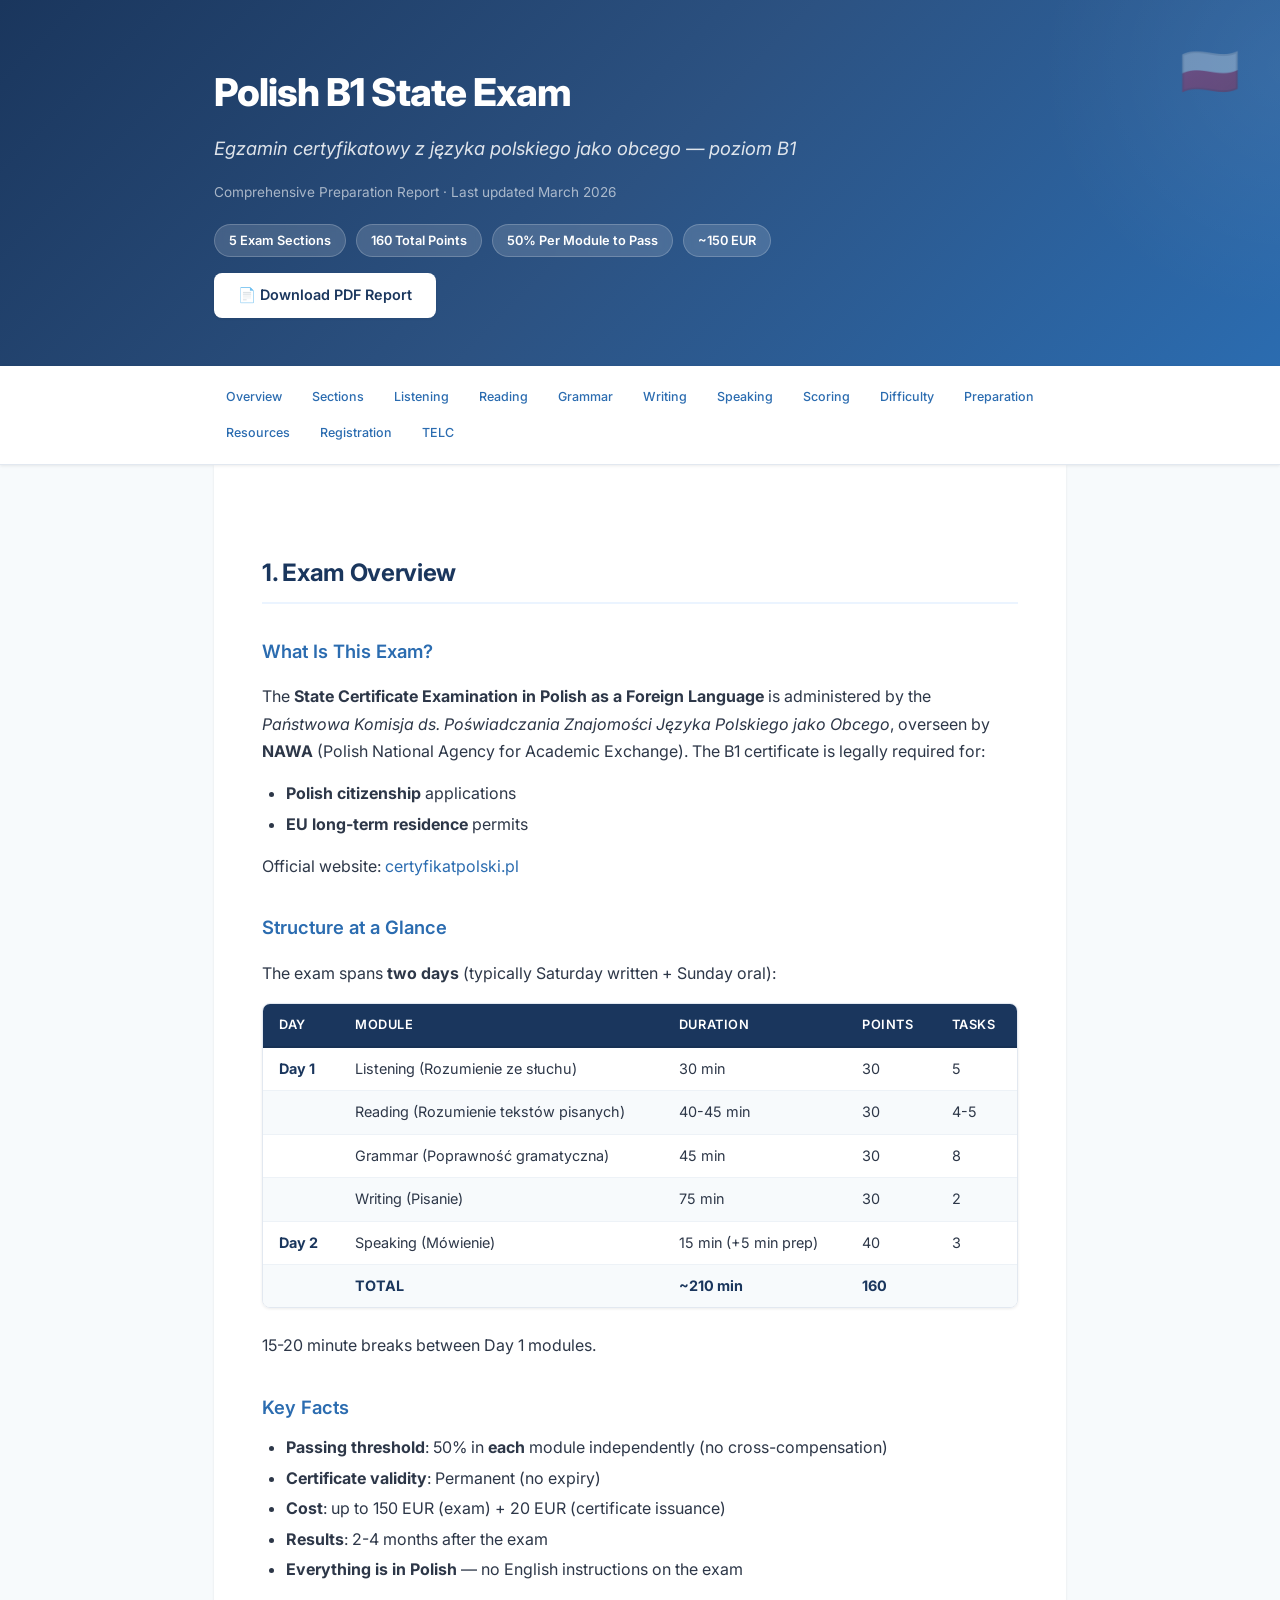
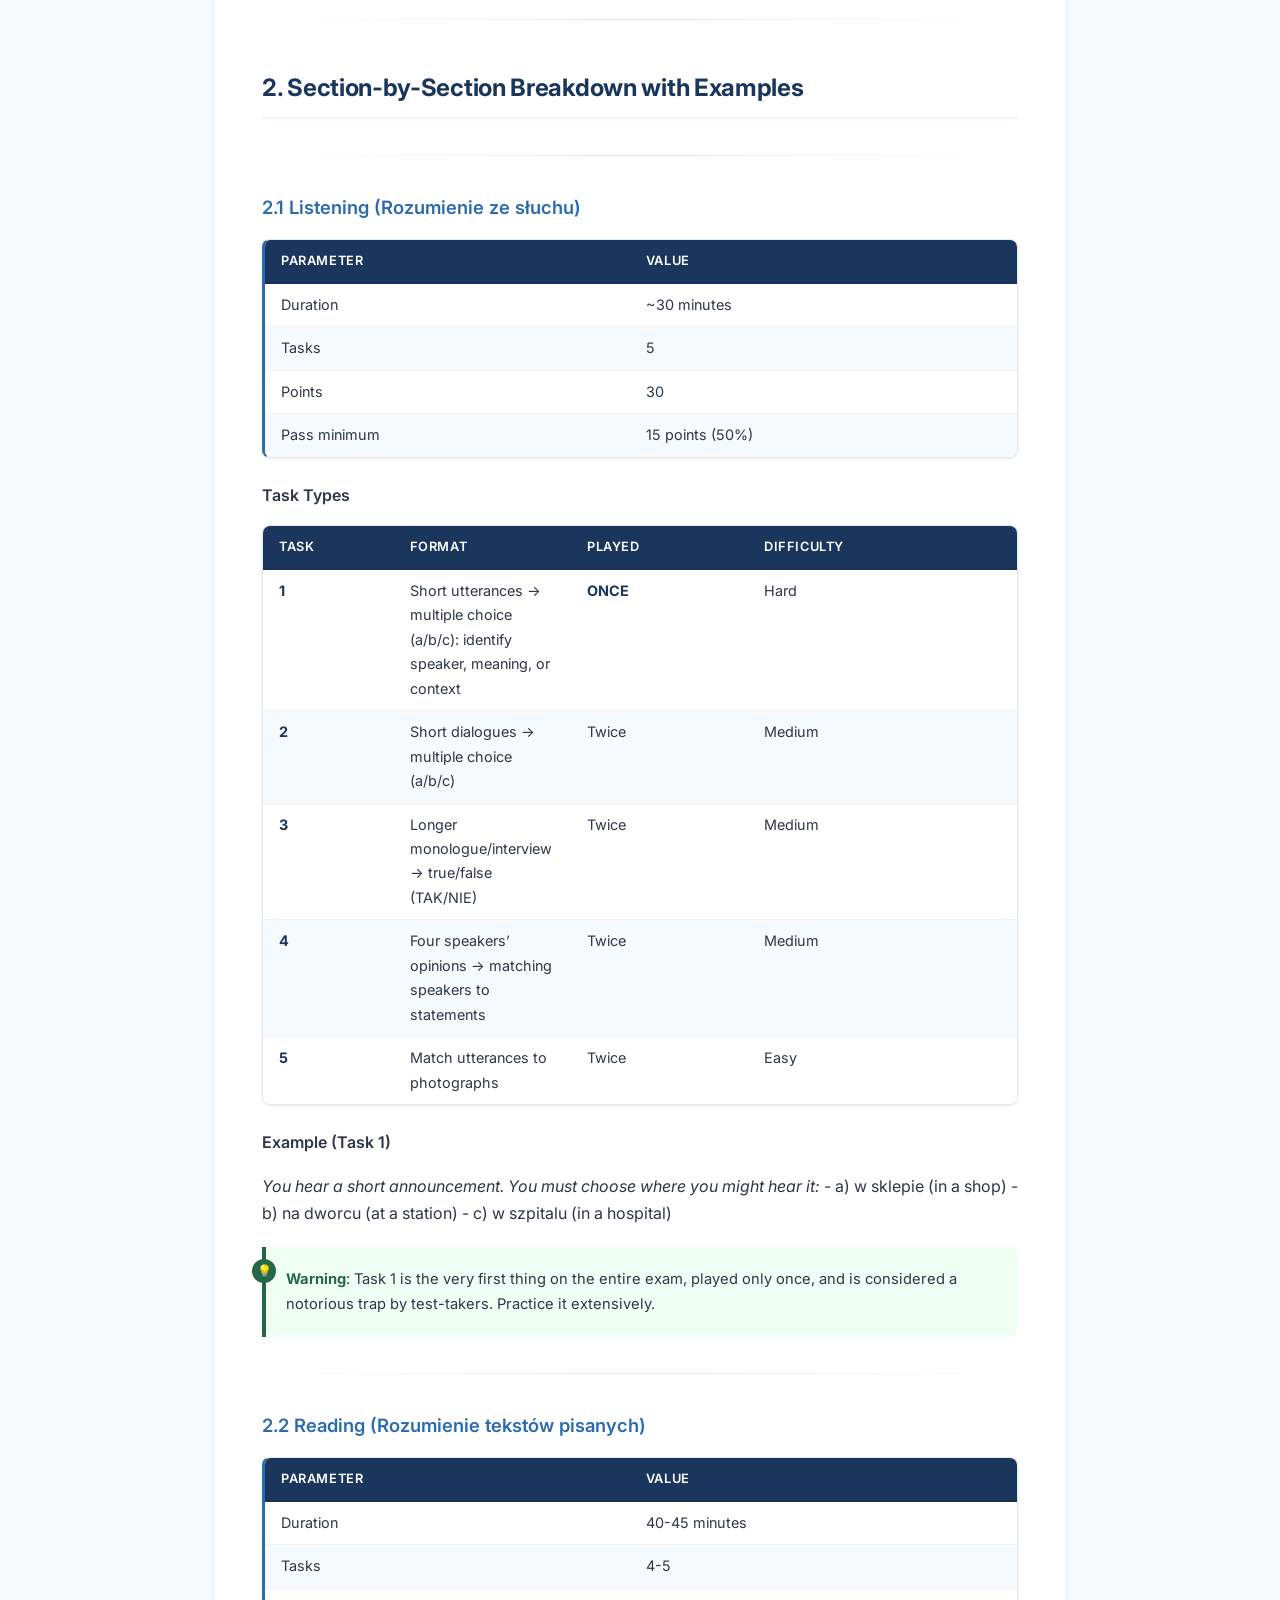
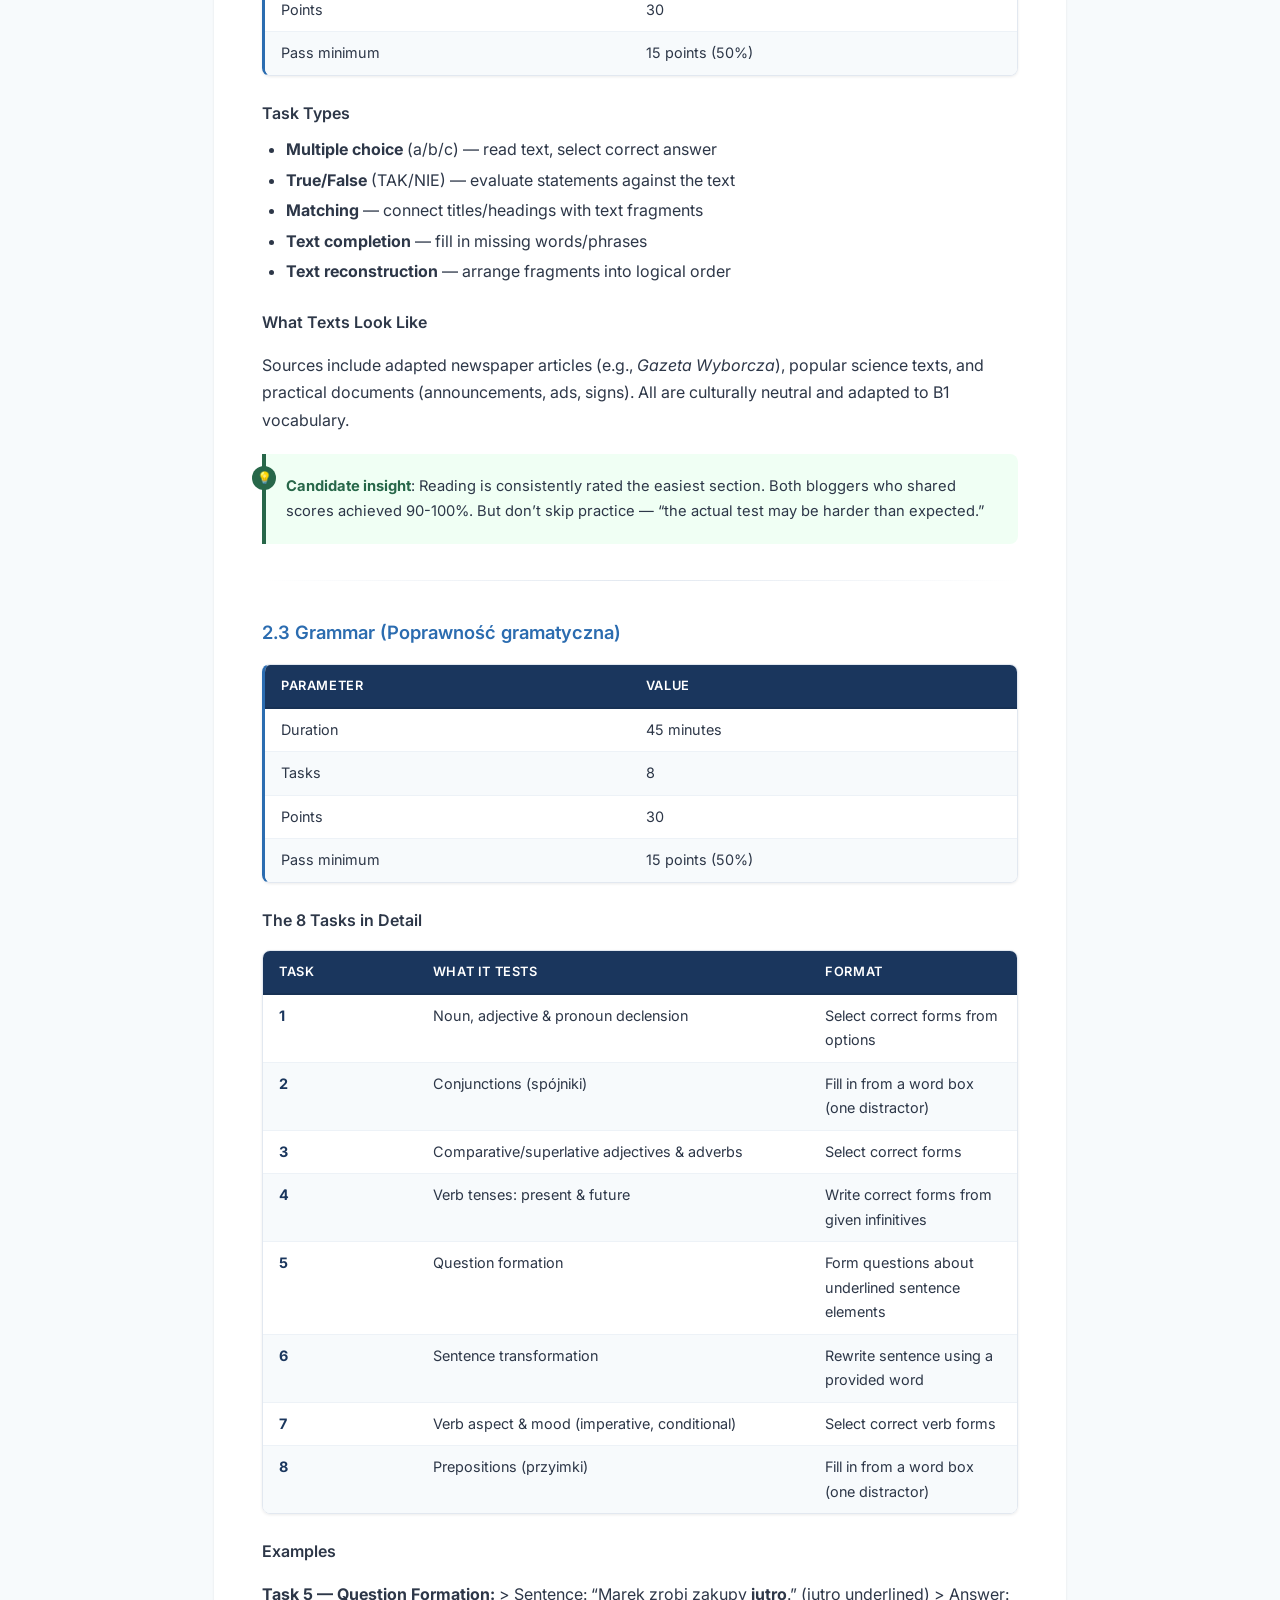
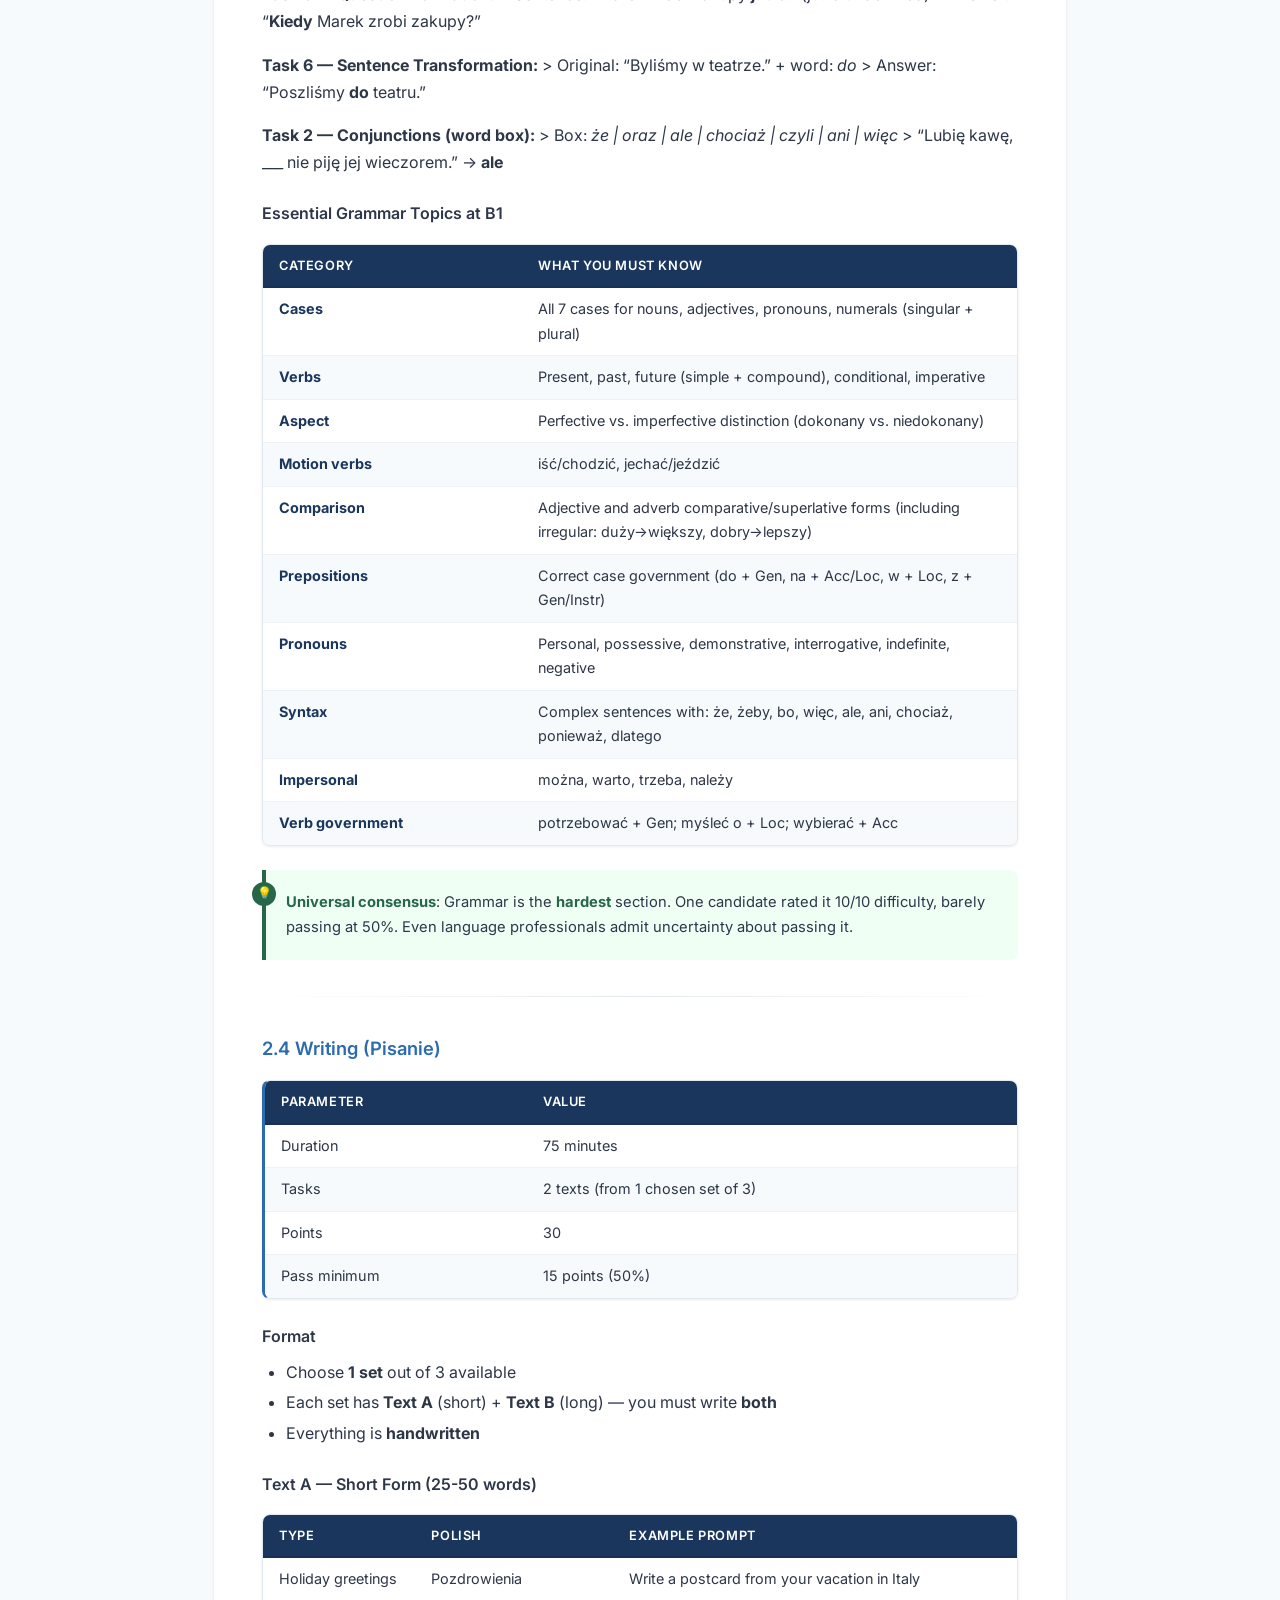
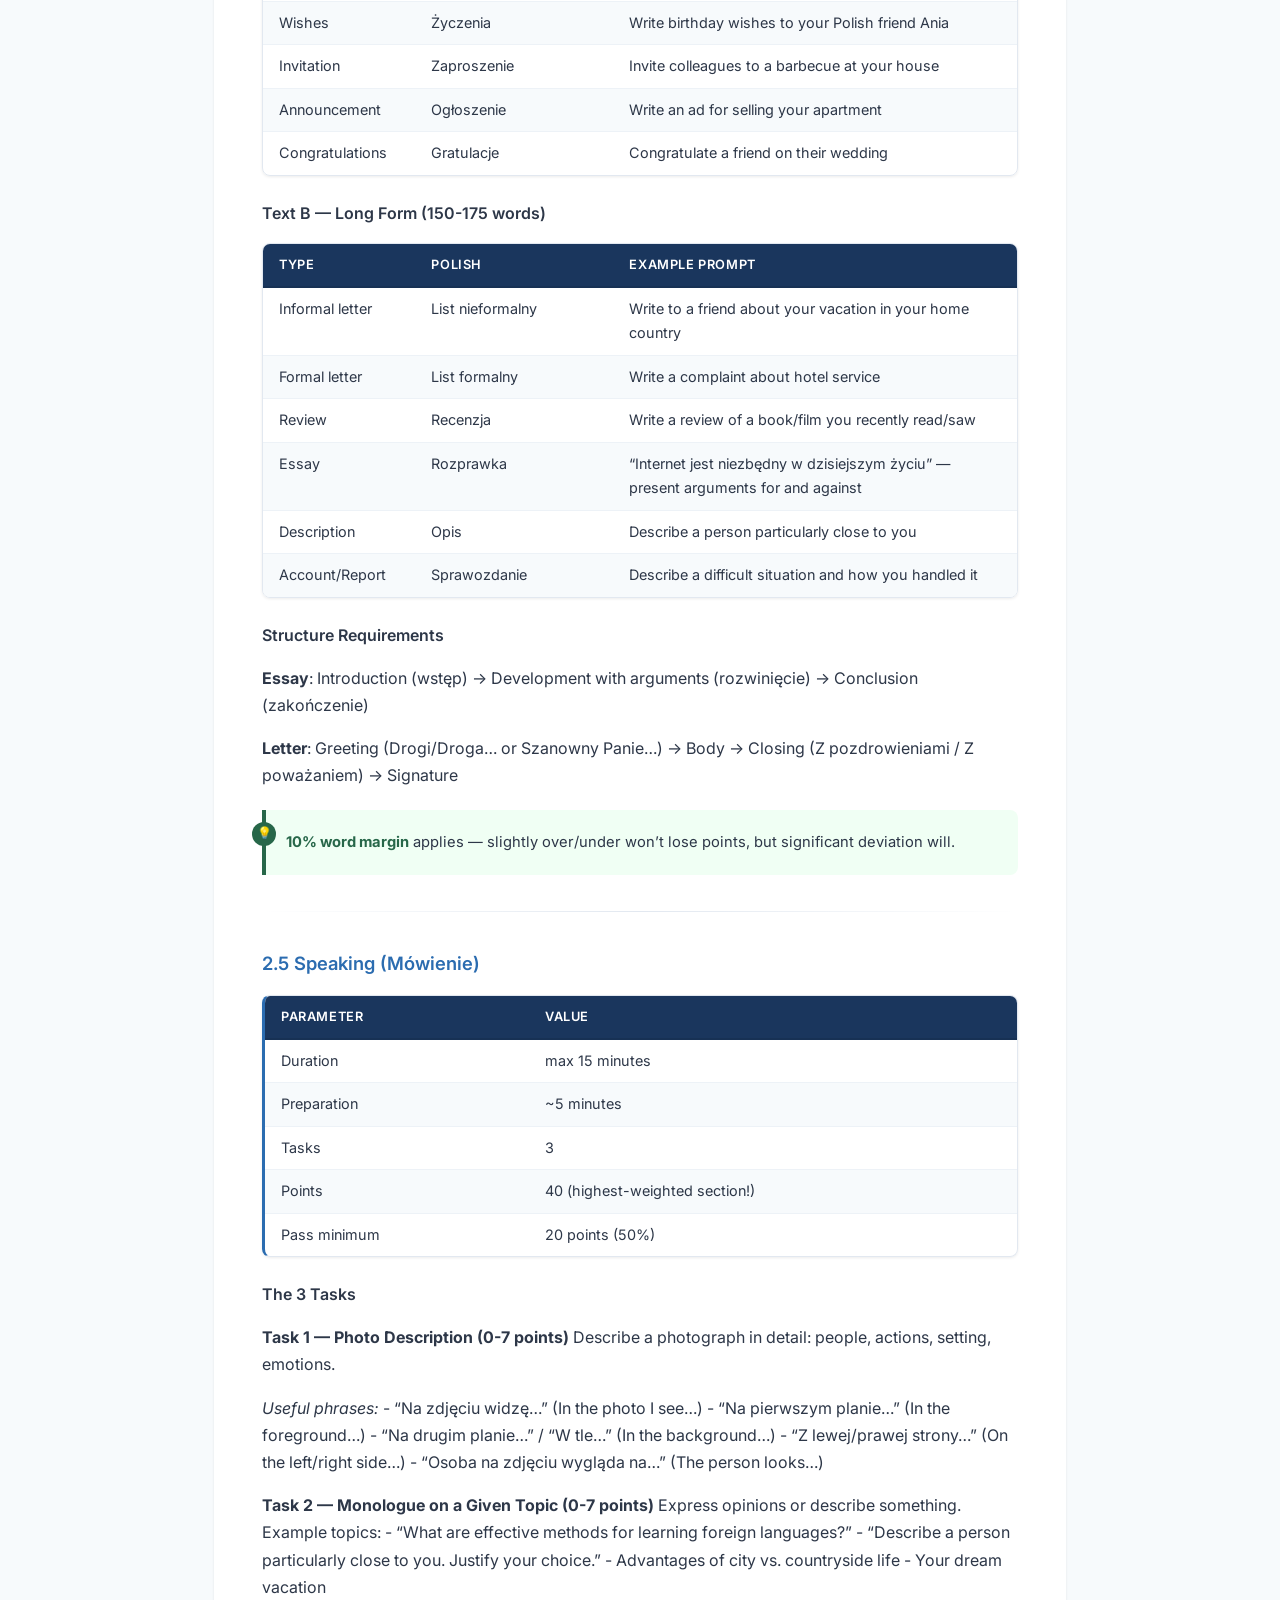
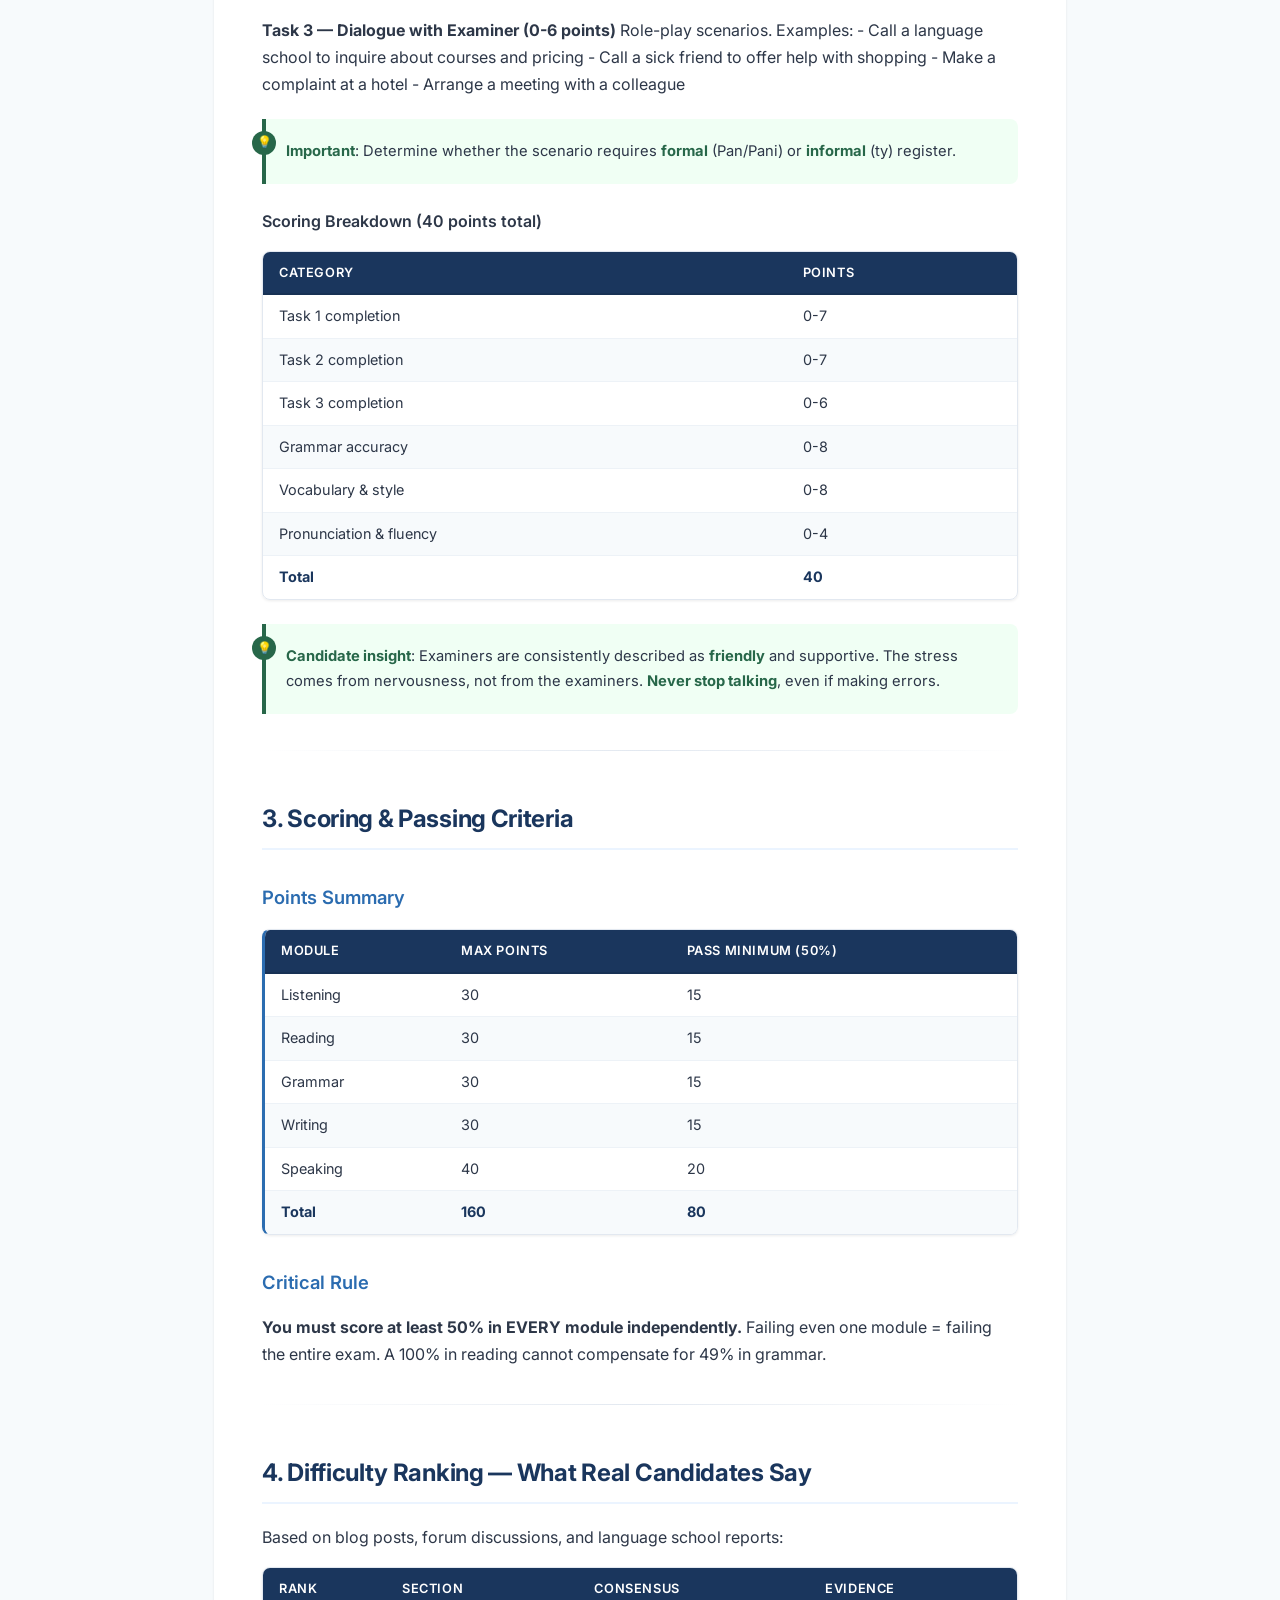
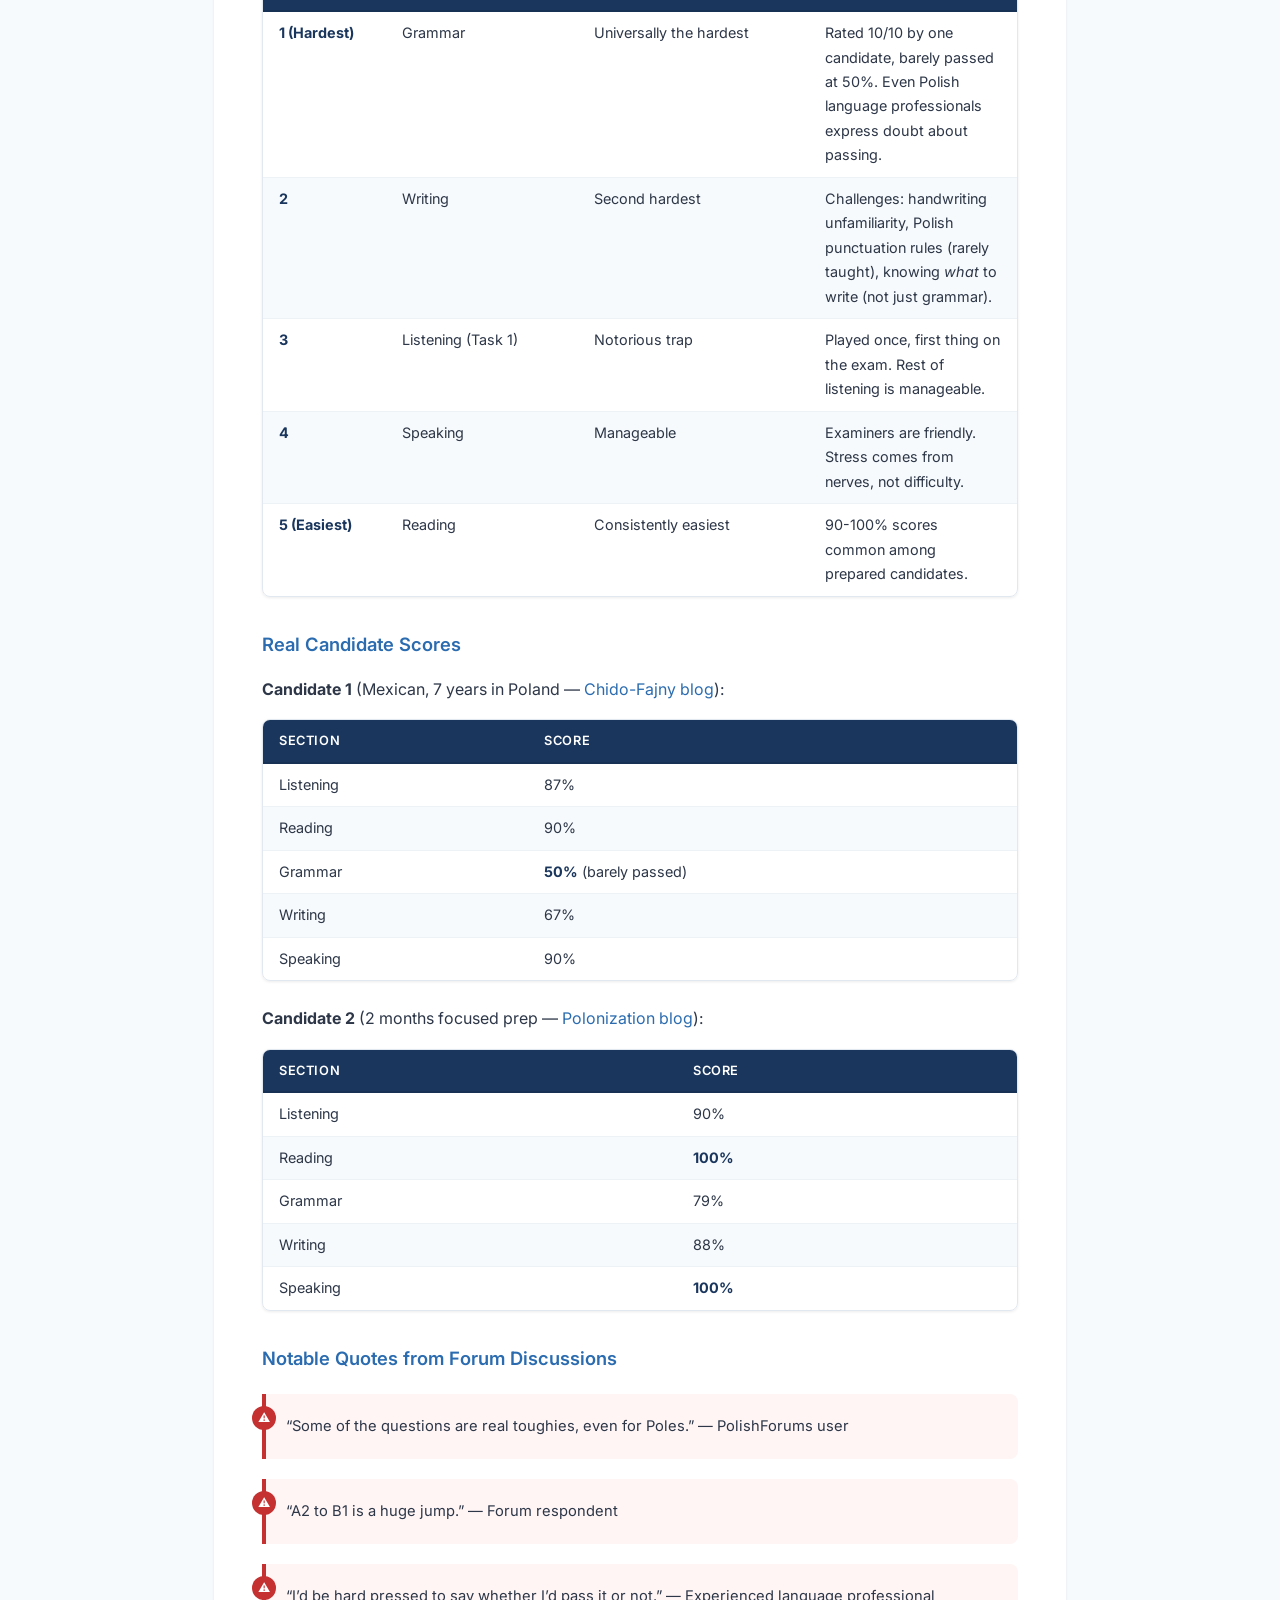
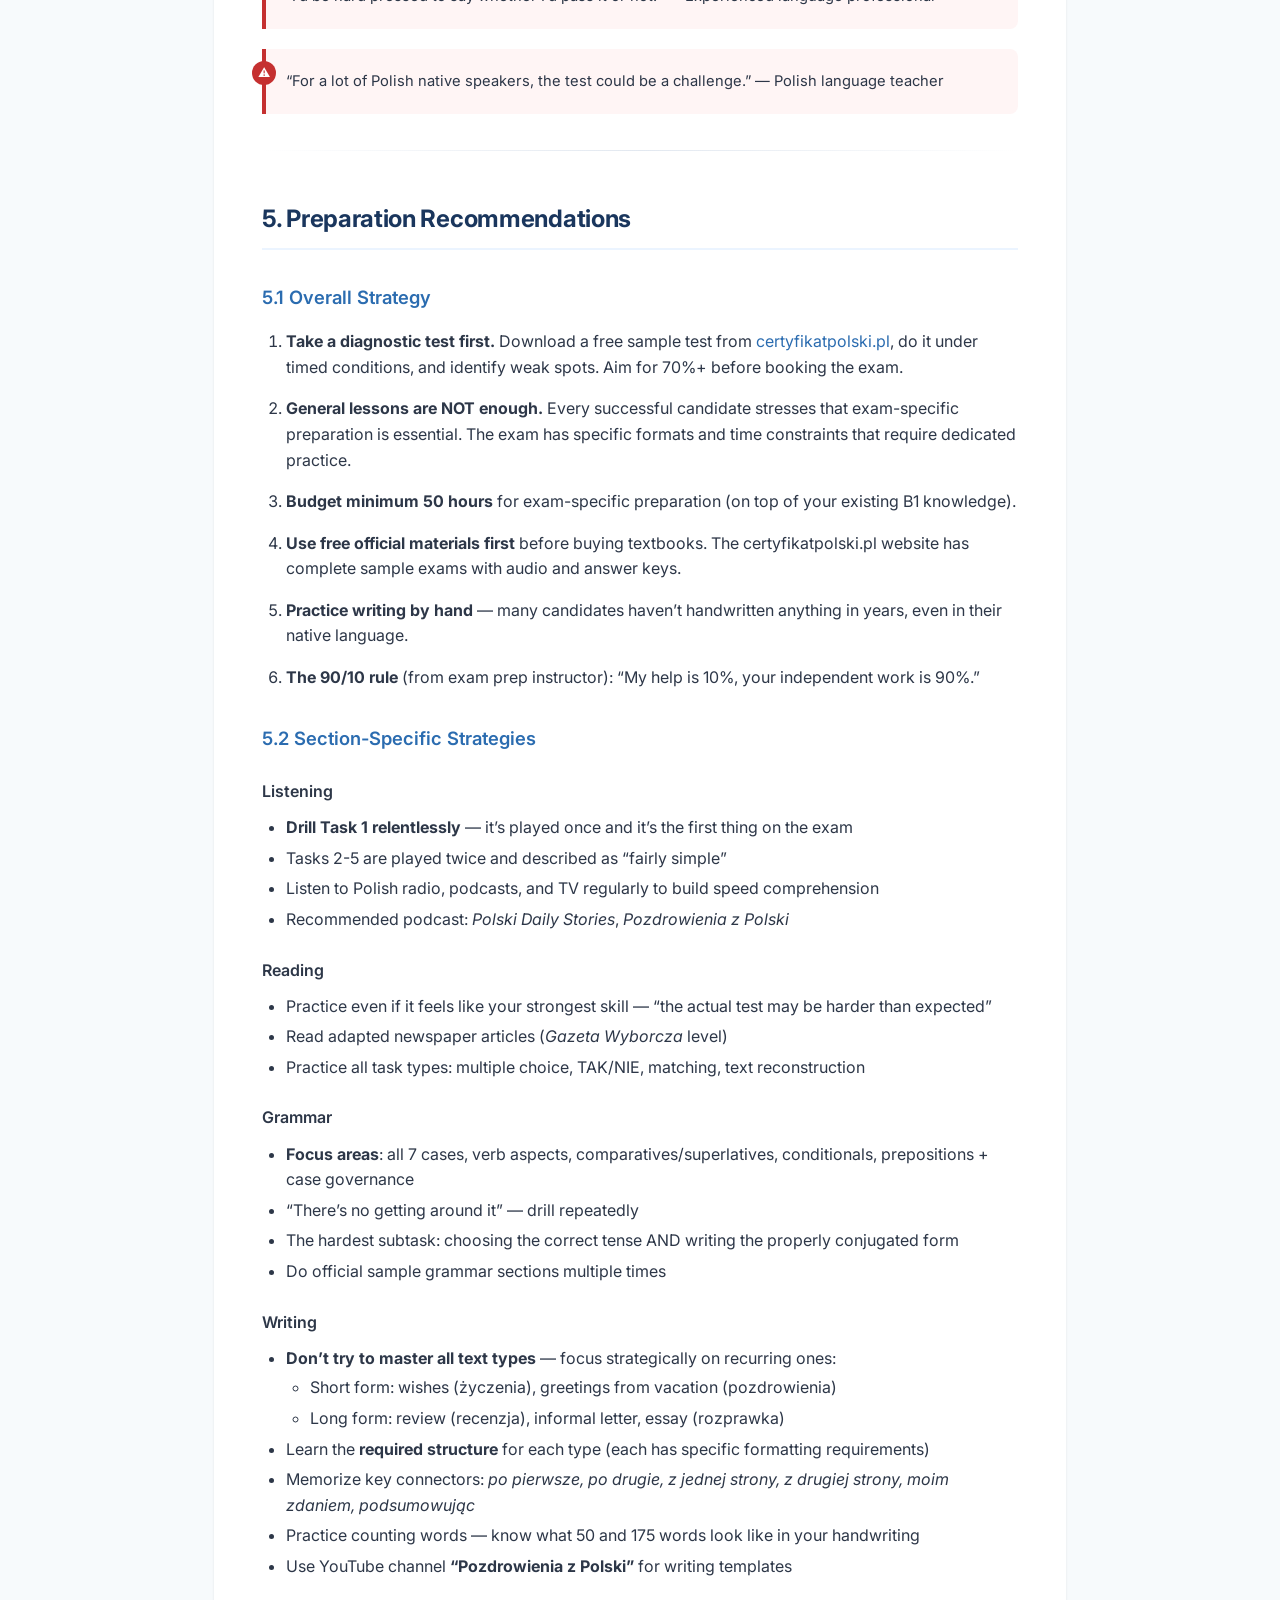
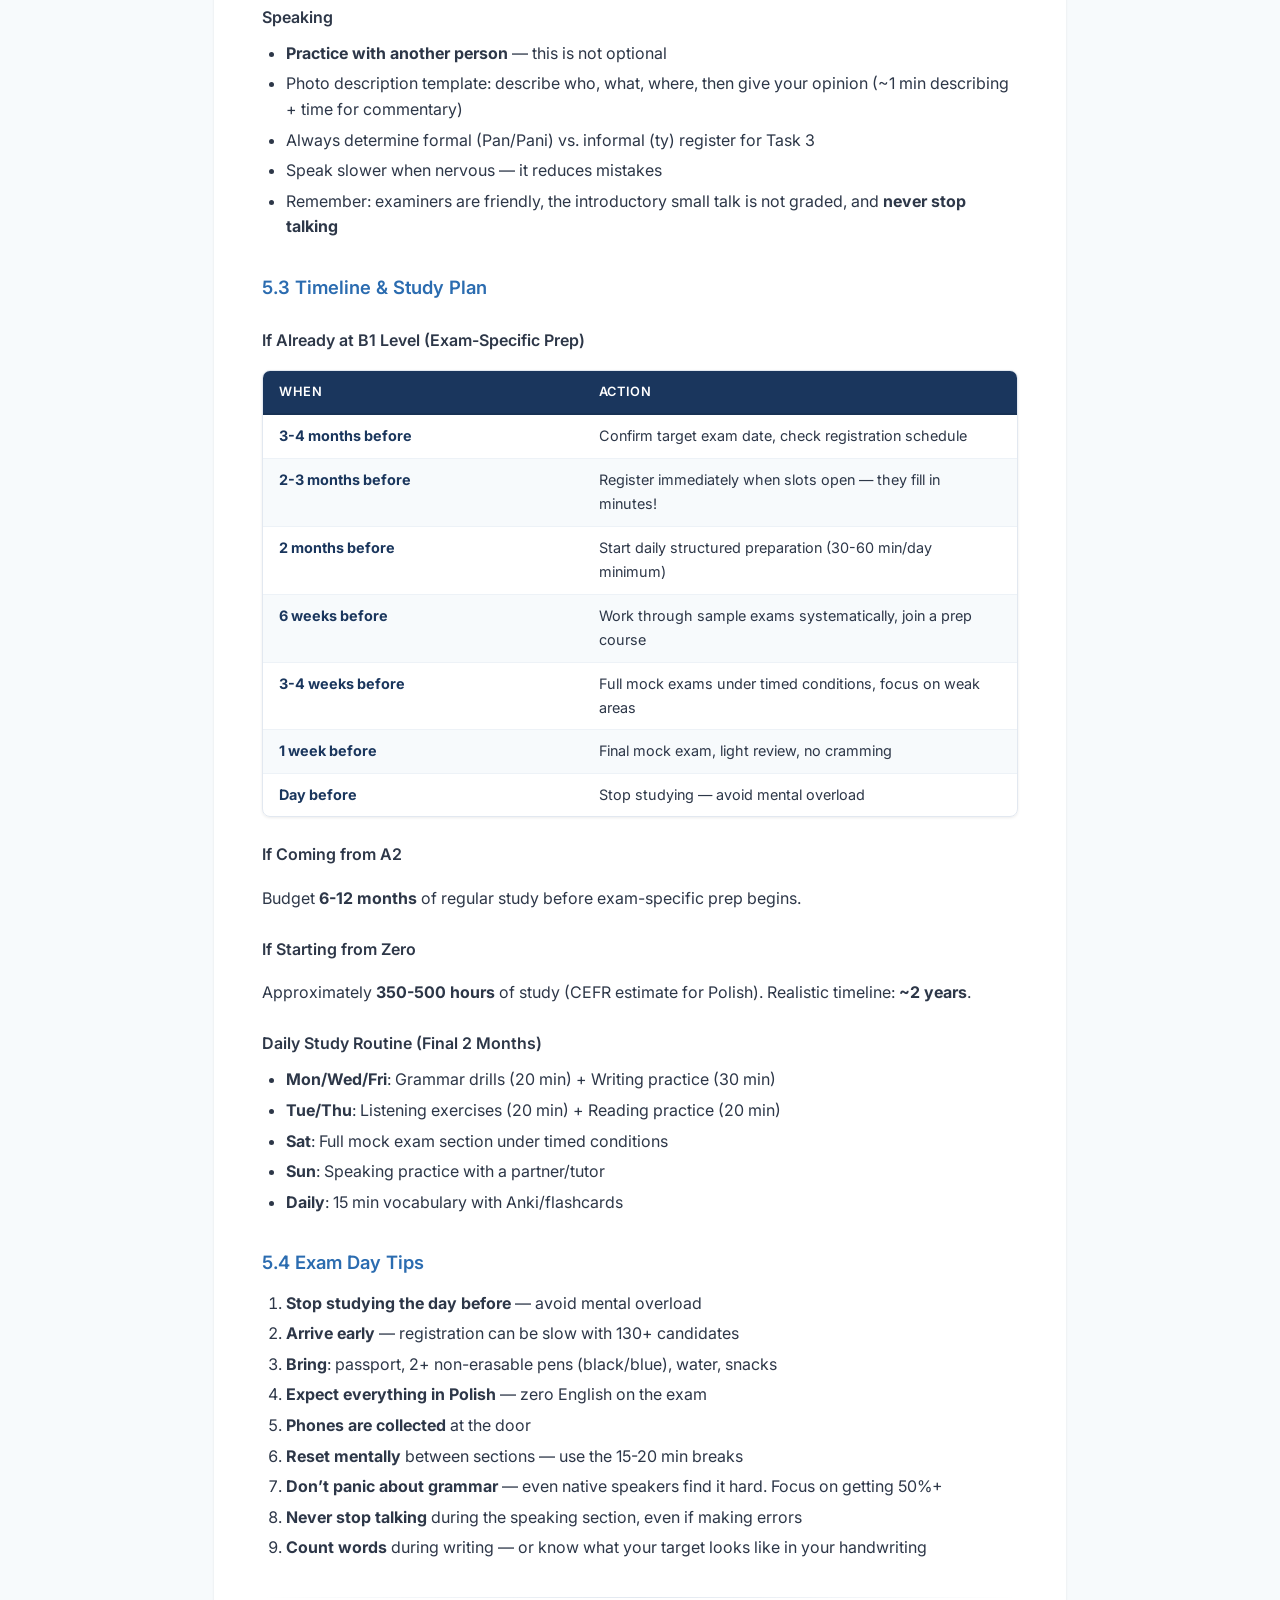
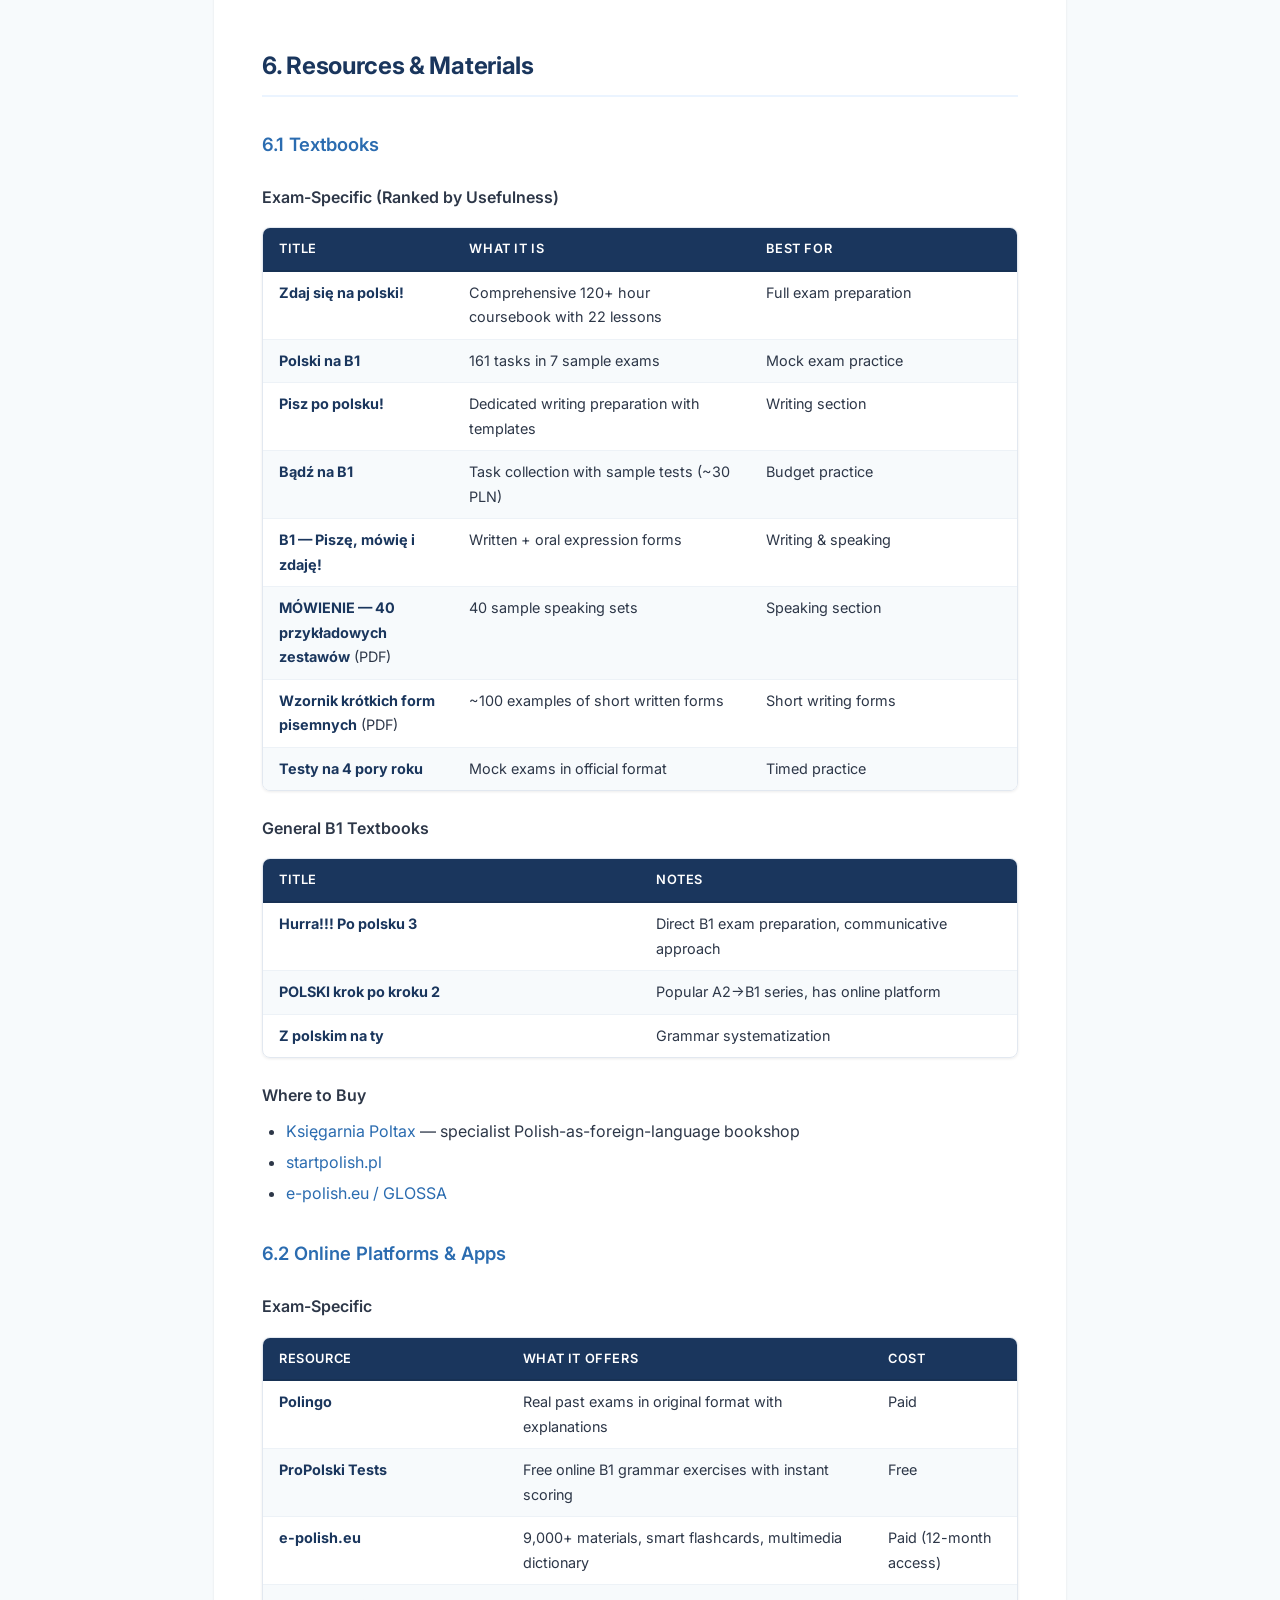
==== commit 31fbc98a: "Add orange & green learning-optimized design variant Green primary (focus/calm) + orange accent (ene" ====
--- a/docs/index.html
+++ b/docs/index.html
@@ -1583,6 +1583,93 @@
     </div>
   </main>
 
+  <!-- App Concepts Section -->
+  <section style="max-width:900px;margin:0 auto;padding:40px 24px 0;">
+    <div style="background:linear-gradient(135deg,#1a365d,#2b6cb0);border-radius:12px;padding:32px 36px;box-shadow:0 4px 12px rgba(0,0,0,0.1);">
+      <h2 style="color:white;margin:0 0 8px;font-size:1.5rem;font-weight:700;border:none;padding:0;">iPad App Concepts — Polski B1 Pro</h2>
+      <p style="color:rgba(255,255,255,0.8);margin:0 0 20px;font-size:0.95rem;">AI-powered exam preparation app concepts in Apple Liquid Glass UI style</p>
+      <div style="display:grid;grid-template-columns:repeat(3,1fr);gap:16px;">
+        <a href="concept-1.html" style="background:rgba(255,255,255,0.15);backdrop-filter:blur(10px);border:1px solid rgba(255,255,255,0.2);border-radius:12px;padding:20px;text-decoration:none;transition:all 0.2s;display:block;">
+          <div style="font-size:1.5rem;margin-bottom:8px;">📊</div>
+          <div style="color:white;font-weight:600;font-size:0.95rem;margin-bottom:4px;">Concept 1: Dashboard</div>
+          <div style="color:rgba(255,255,255,0.7);font-size:0.8rem;">Main dashboard &amp; grammar practice exercise with AI hints</div>
+        </a>
+        <a href="concept-2.html" style="background:rgba(255,255,255,0.15);backdrop-filter:blur(10px);border:1px solid rgba(255,255,255,0.2);border-radius:12px;padding:20px;text-decoration:none;transition:all 0.2s;display:block;">
+          <div style="font-size:1.5rem;margin-bottom:8px;">✍️</div>
+          <div style="color:white;font-weight:600;font-size:0.95rem;margin-bottom:4px;">Concept 2: AI Writing</div>
+          <div style="color:rgba(255,255,255,0.7);font-size:0.8rem;">Writing editor with AI verification &amp; handwriting OCR</div>
+        </a>
+        <a href="concept-3.html" style="background:rgba(255,255,255,0.15);backdrop-filter:blur(10px);border:1px solid rgba(255,255,255,0.2);border-radius:12px;padding:20px;text-decoration:none;transition:all 0.2s;display:block;">
+          <div style="font-size:1.5rem;margin-bottom:8px;">🎤</div>
+          <div style="color:white;font-weight:600;font-size:0.95rem;margin-bottom:4px;">Concept 3: Speaking</div>
+          <div style="color:rgba(255,255,255,0.7);font-size:0.8rem;">Speaking practice with AI pronunciation scoring</div>
+        </a>
+      </div>
+    </div>
+  </section>
+
+  <!-- Interactive Prototype Section -->
+  <section style="max-width:900px;margin:0 auto;padding:24px 24px 0;">
+    <a href="polskipro.html" style="display:block;background:linear-gradient(135deg,#5d4037,#8d6e63);border-radius:12px;padding:28px 36px;box-shadow:0 4px 12px rgba(0,0,0,0.1);text-decoration:none;transition:all 0.2s;">
+      <div style="display:flex;align-items:center;gap:20px;">
+        <div style="font-size:2.5rem;">📱</div>
+        <div>
+          <div style="color:white;font-weight:700;font-size:1.2rem;margin-bottom:4px;">PolskiPro — Interactive Prototype</div>
+          <div style="color:rgba(255,255,255,0.8);font-size:0.9rem;">Fully clickable web simulation of the existing PolskiPro app. All tabs, exercises, and navigation working.</div>
+        </div>
+        <div style="color:rgba(255,255,255,0.6);font-size:1.5rem;margin-left:auto;">→</div>
+      </div>
+    </a>
+    <a href="app-prototype.html" style="display:block;background:linear-gradient(135deg,#1a7a6d,#2aa89a);border-radius:12px;padding:28px 36px;box-shadow:0 4px 12px rgba(0,0,0,0.1);text-decoration:none;transition:all 0.2s;margin-top:12px;">
+      <div style="display:flex;align-items:center;gap:20px;">
+        <div style="font-size:2.5rem;">🎓</div>
+        <div>
+          <div style="color:white;font-weight:700;font-size:1.2rem;margin-bottom:4px;">Zdaj B1 — New App Prototype</div>
+          <div style="color:rgba(255,255,255,0.8);font-size:0.9rem;">Redesigned prototype with modern glass UI, original exercise content, and all B1 exam sections.</div>
+        </div>
+        <div style="color:rgba(255,255,255,0.6);font-size:1.5rem;margin-left:auto;">→</div>
+      </div>
+    </a>
+    <div style="display:grid;grid-template-columns:repeat(3,1fr);gap:12px;margin-top:12px;">
+      <a href="design-a.html" style="background:linear-gradient(135deg,#2563eb,#3b82f6);border-radius:12px;padding:20px;text-decoration:none;display:block;">
+        <div style="font-size:1.3rem;margin-bottom:6px;">🌊</div>
+        <div style="color:white;font-weight:600;font-size:0.9rem;">Design A: Ocean Breeze</div>
+        <div style="color:rgba(255,255,255,0.7);font-size:0.75rem;margin-top:4px;">Blue &amp; coral, frosted glass, light/dark toggle</div>
+      </a>
+      <a href="design-b.html" style="background:linear-gradient(135deg,#059669,#047857);border-radius:12px;padding:20px;text-decoration:none;display:block;">
+        <div style="font-size:1.3rem;margin-bottom:6px;">🌿</div>
+        <div style="color:white;font-weight:600;font-size:0.9rem;">Design B: Forest Calm</div>
+        <div style="color:rgba(255,255,255,0.7);font-size:0.75rem;margin-top:4px;">Emerald &amp; rose, warm glass, light/dark toggle</div>
+      </a>
+      <a href="design-c.html" style="background:linear-gradient(135deg,#7c3aed,#8b5cf6);border-radius:12px;padding:20px;text-decoration:none;display:block;">
+        <div style="font-size:1.3rem;margin-bottom:6px;">🌙</div>
+        <div style="color:white;font-weight:600;font-size:0.9rem;">Design C: Dusk Violet</div>
+        <div style="color:rgba(255,255,255,0.7);font-size:0.75rem;margin-top:4px;">Purple &amp; gold, deep glass, light/dark toggle</div>
+      </a>
+    </div>
+    <a href="design-final.html" style="display:block;background:linear-gradient(135deg,#6d28d9,#7c3aed,#8b5cf6);border-radius:12px;padding:24px 36px;box-shadow:0 4px 16px rgba(124,58,237,0.2);text-decoration:none;transition:all 0.2s;margin-top:12px;border:1px solid rgba(255,255,255,0.15);">
+      <div style="display:flex;align-items:center;gap:20px;">
+        <div style="font-size:2rem;">✨</div>
+        <div>
+          <div style="color:white;font-weight:700;font-size:1.1rem;margin-bottom:4px;">Final Design — Refined Violet</div>
+          <div style="color:rgba(255,255,255,0.8);font-size:0.85rem;">Tuned light/dark themes, warm tones, clean solid buttons</div>
+        </div>
+        <div style="color:rgba(255,255,255,0.6);font-size:1.5rem;margin-left:auto;">→</div>
+      </div>
+    </a>
+    <a href="design-orange-green.html" style="display:block;background:linear-gradient(135deg,#2d8a5e,#3da672);border-radius:12px;padding:24px 36px;box-shadow:0 4px 16px rgba(45,138,94,0.2);text-decoration:none;transition:all 0.2s;margin-top:12px;border:1px solid rgba(255,255,255,0.12);">
+      <div style="display:flex;align-items:center;gap:20px;">
+        <div style="font-size:2rem;">🌿</div>
+        <div>
+          <div style="color:white;font-weight:700;font-size:1.1rem;margin-bottom:4px;">Orange &amp; Green — Learning-Optimized</div>
+          <div style="color:rgba(255,255,255,0.8);font-size:0.85rem;">Green for focus &amp; calm, orange for energy &amp; action. 60-30-10 color balance.</div>
+        </div>
+        <div style="color:rgba(255,255,255,0.6);font-size:1.5rem;margin-left:auto;">→</div>
+      </div>
+    </a>
+    </div>
+  </section>
+
   <!-- Footer -->
   <footer class="footer">
     <p>
